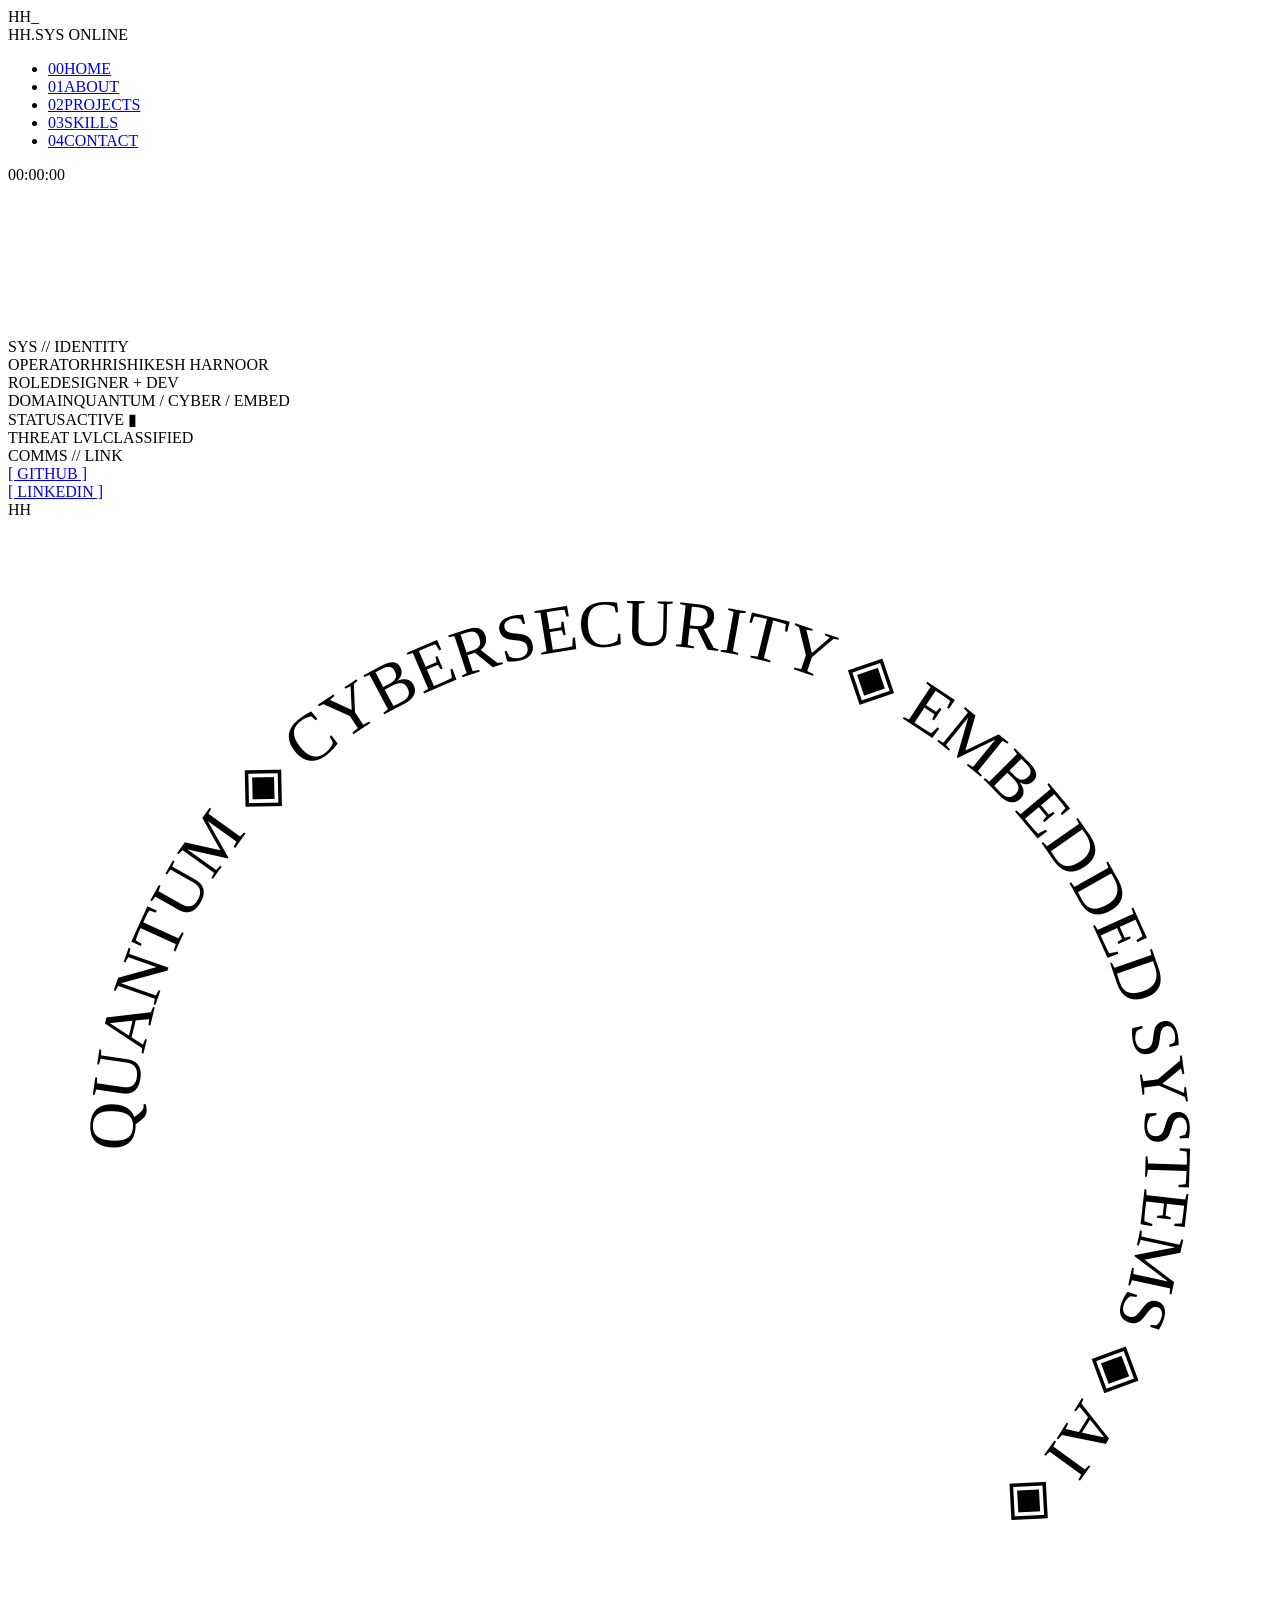
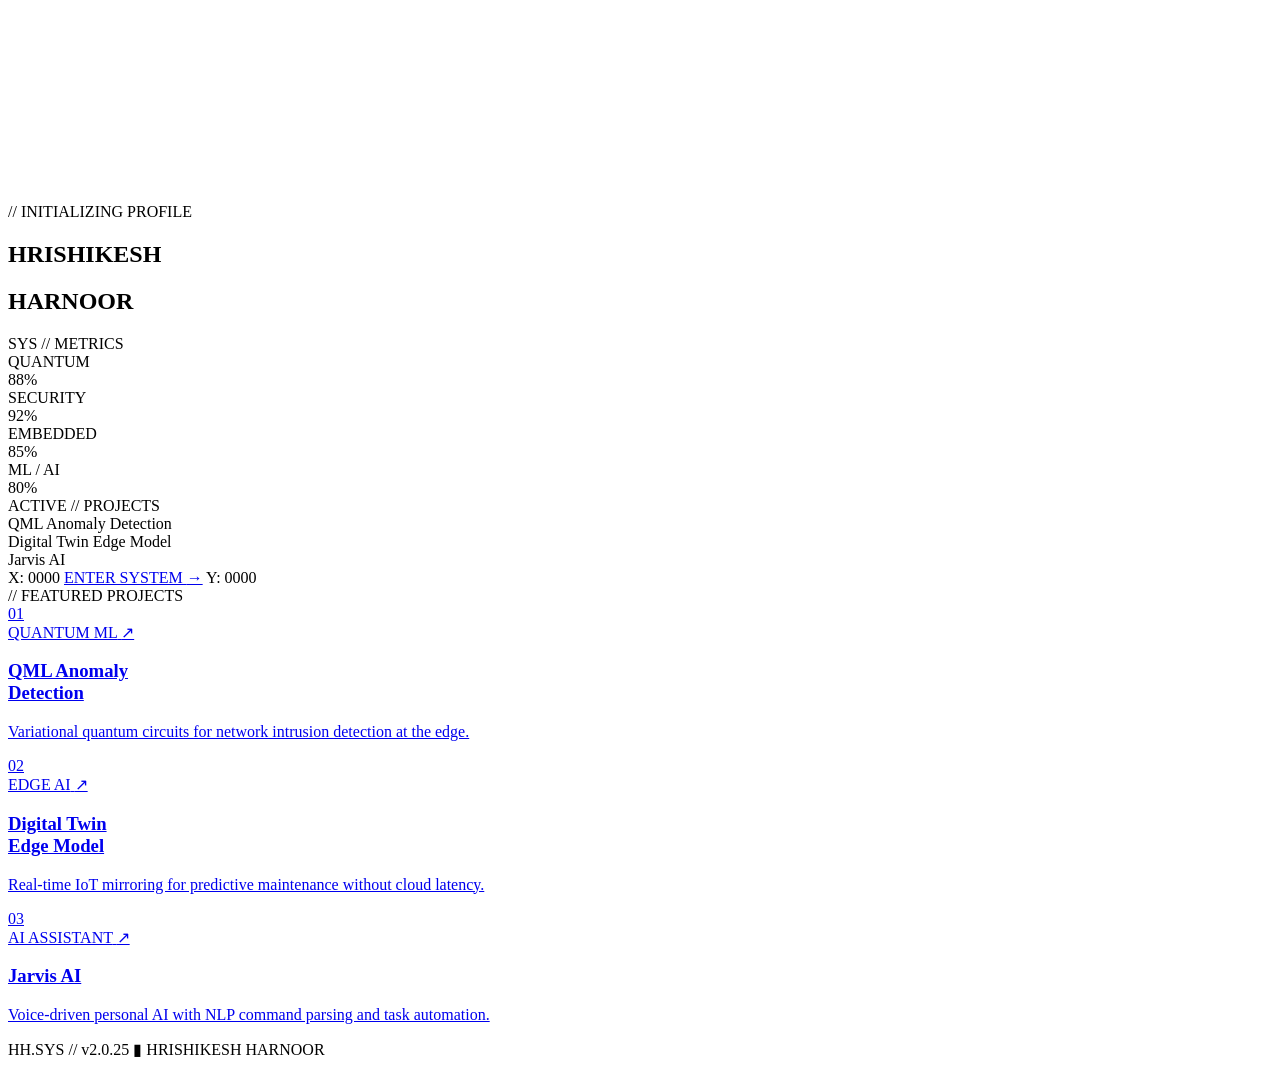
==== index.html @ 1129b684 "init: HUD portfolio" ====
<!DOCTYPE html>
<html lang="en">
<head>
  <meta charset="UTF-8"/>
  <meta name="viewport" content="width=device-width, initial-scale=1.0"/>
  <title>HH // SYSTEM ONLINE</title>
  <link rel="stylesheet" href="css/hud.css"/>
  <link rel="stylesheet" href="css/glitch.css"/>
  <link href="https://fonts.googleapis.com/css2?family=Orbitron:wght@400;500;700;900&family=Share+Tech+Mono&family=Rajdhani:wght@300;400;500;600;700&display=swap" rel="stylesheet"/>
</head>
<body class="booting">

<!-- BOOT SCREEN -->
<div id="boot-screen">
  <div class="boot-inner">
    <div class="boot-logo">HH<span class="accent">_</span></div>
    <div class="boot-bar"><div class="boot-bar__fill" id="boot-fill"></div></div>
    <div class="boot-log" id="boot-log"></div>
  </div>
</div>

<!-- SCANLINE OVERLAY -->
<div class="scanlines"></div>
<div class="vignette"></div>
<div class="noise"></div>

<!-- NAV HUD -->
<nav class="hud-nav" id="hud-nav">
  <div class="hud-nav__left">
    <span class="hud-nav__logo">HH<span class="accent">.</span>SYS</span>
    <span class="hud-nav__status"><span class="pulse-dot"></span> ONLINE</span>
  </div>
  <ul class="hud-nav__links">
    <li><a href="index.html" class="active"><span class="nav-num">00</span>HOME</a></li>
    <li><a href="pages/about.html"><span class="nav-num">01</span>ABOUT</a></li>
    <li><a href="pages/projects.html"><span class="nav-num">02</span>PROJECTS</a></li>
    <li><a href="pages/skills.html"><span class="nav-num">03</span>SKILLS</a></li>
    <li><a href="pages/contact.html"><span class="nav-num">04</span>CONTACT</a></li>
  </ul>
  <div class="hud-nav__right">
    <span class="hud-clock" id="hud-clock">00:00:00</span>
  </div>
</nav>

<!-- MAIN HERO -->
<section class="hero-hud">
  <canvas id="hero-canvas"></canvas>

  <!-- LEFT PANEL -->
  <div class="hud-panel hud-panel--left">
    <div class="hud-corner hud-corner--tl"></div>
    <div class="hud-panel__label">SYS // IDENTITY</div>
    <div class="stat-row"><span class="stat-key">OPERATOR</span><span class="stat-val">HRISHIKESH HARNOOR</span></div>
    <div class="stat-row"><span class="stat-key">ROLE</span><span class="stat-val">DESIGNER + DEV</span></div>
    <div class="stat-row"><span class="stat-key">DOMAIN</span><span class="stat-val">QUANTUM / CYBER / EMBED</span></div>
    <div class="stat-row"><span class="stat-key">STATUS</span><span class="stat-val accent">ACTIVE ▮</span></div>
    <div class="stat-row"><span class="stat-key">THREAT LVL</span><span class="stat-val">CLASSIFIED</span></div>
    <div class="hud-divider"></div>
    <div class="hud-panel__label">COMMS // LINK</div>
    <div class="stat-row"><a href="https://github.com/Hrishikesh122" target="_blank" class="stat-link">[ GITHUB ]</a></div>
    <div class="stat-row"><a href="https://www.linkedin.com/in/hrishikesh-harnoor-7a07b22a3/" target="_blank" class="stat-link">[ LINKEDIN ]</a></div>
  </div>

  <!-- CENTER — HOLOGRAM PHOTO + RINGS -->
  <div class="hero-center">
    <div class="hologram-wrap" id="hologram">
      <div class="radar-ring radar-ring--1"></div>
      <div class="radar-ring radar-ring--2"></div>
      <div class="radar-ring radar-ring--3"></div>
      <div class="radar-sweep"></div>

      <div class="photo-container">
        <div class="photo-frame">
          <!-- Replace src with your photo -->
          <div class="photo-placeholder">
            <span class="photo-initials">HH</span>
            <div class="hologram-bars"></div>
          </div>
          <div class="scanline-over"></div>
          <div class="glitch-slice s1"></div>
          <div class="glitch-slice s2"></div>
          <div class="duotone-overlay"></div>
        </div>
      </div>

      <div class="hud-ring-text">
        <svg viewBox="0 0 300 300" class="ring-svg">
          <defs>
            <path id="circle-path" d="M 150,150 m -120,0 a 120,120 0 1,1 240,0 a 120,120 0 1,1 -240,0"/>
          </defs>
          <text class="ring-text-svg">
            <textPath href="#circle-path">QUANTUM ◈ CYBERSECURITY ◈ EMBEDDED SYSTEMS ◈ AI ◈ </textPath>
          </text>
        </svg>
      </div>
    </div>

    <div class="hero-title-wrap">
      <p class="hero-eyebrow"><span class="accent">// </span>INITIALIZING PROFILE</p>
      <h1 class="hero-title glitch-text" data-text="HRISHIKESH">HRISHIKESH</h1>
      <h1 class="hero-title hero-title--outline glitch-text" data-text="HARNOOR">HARNOOR</h1>
      <p class="hero-tagline typewriter" id="typewriter"></p>
    </div>
  </div>

  <!-- RIGHT PANEL -->
  <div class="hud-panel hud-panel--right">
    <div class="hud-corner hud-corner--tr"></div>
    <div class="hud-panel__label">SYS // METRICS</div>
    <div class="gauge-row">
      <span class="gauge-label">QUANTUM</span>
      <div class="gauge-bar"><div class="gauge-fill" style="--w:88%"></div></div>
      <span class="gauge-pct">88%</span>
    </div>
    <div class="gauge-row">
      <span class="gauge-label">SECURITY</span>
      <div class="gauge-bar"><div class="gauge-fill" style="--w:92%"></div></div>
      <span class="gauge-pct">92%</span>
    </div>
    <div class="gauge-row">
      <span class="gauge-label">EMBEDDED</span>
      <div class="gauge-bar"><div class="gauge-fill" style="--w:85%"></div></div>
      <span class="gauge-pct">85%</span>
    </div>
    <div class="gauge-row">
      <span class="gauge-label">ML / AI</span>
      <div class="gauge-bar"><div class="gauge-fill" style="--w:80%"></div></div>
      <span class="gauge-pct">80%</span>
    </div>
    <div class="hud-divider"></div>
    <div class="hud-panel__label">ACTIVE // PROJECTS</div>
    <div class="proj-item"><span class="proj-dot"></span>QML Anomaly Detection</div>
    <div class="proj-item"><span class="proj-dot"></span>Digital Twin Edge Model</div>
    <div class="proj-item"><span class="proj-dot"></span>Jarvis AI</div>
  </div>

  <!-- BOTTOM HUD BAR -->
  <div class="hud-bottom">
    <span class="hud-coord" id="coord-x">X: 0000</span>
    <a href="pages/projects.html" class="hud-cta">ENTER SYSTEM <span class="accent">→</span></a>
    <span class="hud-coord" id="coord-y">Y: 0000</span>
  </div>
</section>

<!-- FEATURED SECTION -->
<section class="featured-section">
  <div class="section-hud-header">
    <div class="shh-line"></div>
    <span class="shh-label">// FEATURED PROJECTS</span>
    <div class="shh-line"></div>
  </div>
  <div class="feat-grid">
    <a href="pages/projects.html" class="feat-card">
      <div class="feat-card__num">01</div>
      <div class="feat-card__glow"></div>
      <div class="feat-card__top">
        <span class="feat-tag">QUANTUM ML</span>
        <span class="feat-arrow">↗</span>
      </div>
      <h3>QML Anomaly<br/>Detection</h3>
      <p>Variational quantum circuits for network intrusion detection at the edge.</p>
      <div class="feat-card__bar"></div>
    </a>
    <a href="pages/projects.html" class="feat-card">
      <div class="feat-card__num">02</div>
      <div class="feat-card__glow"></div>
      <div class="feat-card__top">
        <span class="feat-tag">EDGE AI</span>
        <span class="feat-arrow">↗</span>
      </div>
      <h3>Digital Twin<br/>Edge Model</h3>
      <p>Real-time IoT mirroring for predictive maintenance without cloud latency.</p>
      <div class="feat-card__bar"></div>
    </a>
    <a href="pages/projects.html" class="feat-card">
      <div class="feat-card__num">03</div>
      <div class="feat-card__glow"></div>
      <div class="feat-card__top">
        <span class="feat-tag">AI ASSISTANT</span>
        <span class="feat-arrow">↗</span>
      </div>
      <h3>Jarvis AI</h3>
      <p>Voice-driven personal AI with NLP command parsing and task automation.</p>
      <div class="feat-card__bar"></div>
    </a>
  </div>
</section>

<footer class="hud-footer">
  <span>HH.SYS // v2.0.25</span>
  <span class="accent">▮</span>
  <span>HRISHIKESH HARNOOR</span>
</footer>

<script src="js/boot.js"></script>
<script src="js/canvas.js"></script>
<script src="js/hud.js"></script>
</body>
</html>
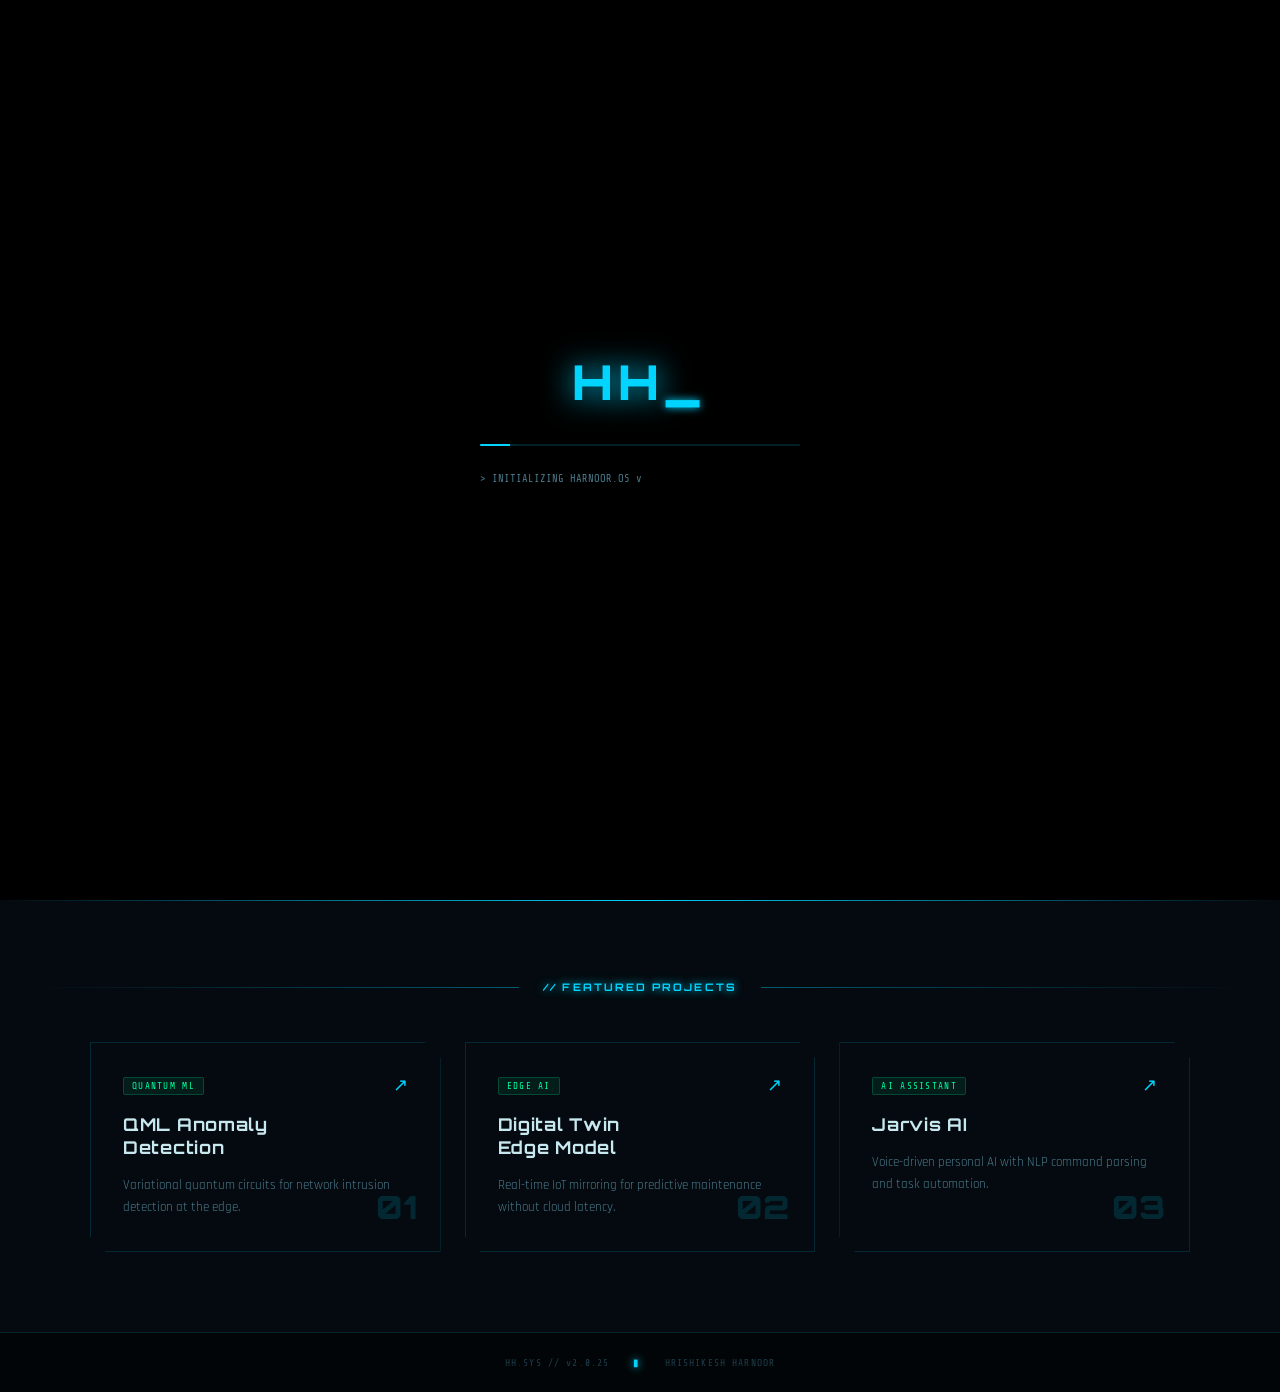
==== commit 8089f574: "fix paths" ====
--- a/index.html
+++ b/index.html
@@ -71,9 +71,10 @@
 
       <div class="photo-container">
         <div class="photo-frame">
-          <!-- Replace src with your photo -->
+         
           <div class="photo-placeholder">
-            <span class="photo-initials">HH</span>
+		  <img src="assets/photo.jpeg" alt="Hrishikesh Harnoor">
+           
             <div class="hologram-bars"></div>
           </div>
           <div class="scanline-over"></div>
@@ -109,22 +110,22 @@
     <div class="hud-panel__label">SYS // METRICS</div>
     <div class="gauge-row">
       <span class="gauge-label">QUANTUM</span>
-      <div class="gauge-bar"><div class="gauge-fill" style="--w:88%"></div></div>
+      <div class="gauge-bar"><div class="gauge-fill" style="--w:80%"></div></div>
       <span class="gauge-pct">88%</span>
     </div>
     <div class="gauge-row">
       <span class="gauge-label">SECURITY</span>
-      <div class="gauge-bar"><div class="gauge-fill" style="--w:92%"></div></div>
+      <div class="gauge-bar"><div class="gauge-fill" style="--w:90%"></div></div>
       <span class="gauge-pct">92%</span>
     </div>
     <div class="gauge-row">
       <span class="gauge-label">EMBEDDED</span>
+      <div class="gauge-bar"><div class="gauge-fill" style="--w:80%"></div></div>
+      <span class="gauge-pct">85%</span>
+    </div>
+    <div class="gauge-row">
+      <span class="gauge-label">ML / AI</span>
       <div class="gauge-bar"><div class="gauge-fill" style="--w:85%"></div></div>
-      <span class="gauge-pct">85%</span>
-    </div>
-    <div class="gauge-row">
-      <span class="gauge-label">ML / AI</span>
-      <div class="gauge-bar"><div class="gauge-fill" style="--w:80%"></div></div>
       <span class="gauge-pct">80%</span>
     </div>
     <div class="hud-divider"></div>
--- a/css/hud.css
+++ b/css/hud.css
@@ -0,0 +1,622 @@
+/* ===== ROOT ===== */
+:root {
+  --bg: #020507;
+  --bg2: #040a0f;
+  --accent: #00d4ff;
+  --accent2: #00ff9f;
+  --accent3: #ff006e;
+  --accent-dim: rgba(0,212,255,0.08);
+  --accent-glow: rgba(0,212,255,0.25);
+  --text: #c8e8f0;
+  --text-dim: #4a7a8a;
+  --text-muted: #1e3d4a;
+  --border: rgba(0,212,255,0.15);
+  --border-bright: rgba(0,212,255,0.4);
+  --font-hud: 'Orbitron', monospace;
+  --font-body: 'Rajdhani', sans-serif;
+  --font-mono: 'Share Tech Mono', monospace;
+}
+
+*,*::before,*::after{box-sizing:border-box;margin:0;padding:0}
+html{scroll-behavior:smooth;font-size:16px}
+body{
+  background:var(--bg);
+  color:var(--text);
+  font-family:var(--font-body);
+  font-weight:400;
+  overflow-x:hidden;
+  min-height:100vh;
+  cursor:crosshair;
+}
+a{color:inherit;text-decoration:none}
+ul{list-style:none}
+
+/* ===== BOOT SCREEN ===== */
+#boot-screen{
+  position:fixed;inset:0;z-index:9999;
+  background:#000;
+  display:flex;align-items:center;justify-content:center;
+  transition:opacity 0.8s ease, visibility 0.8s;
+}
+#boot-screen.done{opacity:0;visibility:hidden;pointer-events:none}
+
+.boot-inner{
+  width:320px;text-align:center;
+}
+.boot-logo{
+  font-family:var(--font-hud);
+  font-size:3rem;font-weight:900;
+  color:var(--accent);
+  letter-spacing:0.1em;
+  text-shadow:0 0 30px var(--accent);
+  margin-bottom:2rem;
+}
+.boot-bar{
+  height:2px;background:rgba(0,212,255,0.15);
+  border-radius:2px;margin-bottom:1.5rem;overflow:hidden;
+}
+.boot-bar__fill{
+  height:100%;width:0%;
+  background:var(--accent);
+  box-shadow:0 0 12px var(--accent);
+  transition:width 0.05s linear;
+}
+.boot-log{
+  font-family:var(--font-mono);
+  font-size:0.65rem;color:var(--text-dim);
+  min-height:80px;text-align:left;
+  line-height:1.8;
+}
+
+/* ===== OVERLAYS ===== */
+.scanlines{
+  position:fixed;inset:0;z-index:500;pointer-events:none;
+  background:repeating-linear-gradient(
+    0deg,
+    transparent,transparent 2px,
+    rgba(0,0,0,0.04) 2px,rgba(0,0,0,0.04) 4px
+  );
+}
+.vignette{
+  position:fixed;inset:0;z-index:499;pointer-events:none;
+  background:radial-gradient(ellipse at center,transparent 50%,rgba(0,0,0,0.7) 100%);
+}
+.noise{
+  position:fixed;inset:0;z-index:498;pointer-events:none;
+  opacity:0.025;
+  background-image:url("data:image/svg+xml,%3Csvg viewBox='0 0 256 256' xmlns='http://www.w3.org/2000/svg'%3E%3Cfilter id='noise'%3E%3CfeTurbulence type='fractalNoise' baseFrequency='0.9' numOctaves='4' stitchTiles='stitch'/%3E%3C/filter%3E%3Crect width='100%25' height='100%25' filter='url(%23noise)'/%3E%3C/svg%3E");
+}
+
+/* ===== HUD NAV ===== */
+.hud-nav{
+  position:fixed;top:0;left:0;right:0;z-index:200;
+  display:flex;align-items:center;justify-content:space-between;
+  padding:1rem 2rem;
+  background:rgba(2,5,7,0.85);
+  border-bottom:1px solid var(--border);
+  backdrop-filter:blur(12px);
+}
+.hud-nav::before{
+  content:'';position:absolute;bottom:-1px;left:0;right:0;
+  height:1px;
+  background:linear-gradient(90deg,transparent,var(--accent),transparent);
+  animation:nav-scan 4s linear infinite;
+}
+@keyframes nav-scan{
+  0%{background-position:-200% 0}
+  100%{background-position:200% 0}
+}
+
+.hud-nav__logo{
+  font-family:var(--font-hud);font-size:0.85rem;font-weight:700;
+  color:var(--accent);letter-spacing:0.15em;
+  text-shadow:0 0 10px var(--accent);
+}
+.hud-nav__status{
+  font-family:var(--font-mono);font-size:0.6rem;
+  color:var(--accent2);letter-spacing:0.12em;
+  display:flex;align-items:center;gap:6px;margin-left:1rem;
+}
+.pulse-dot{
+  width:6px;height:6px;border-radius:50%;
+  background:var(--accent2);
+  animation:pulse2 1.5s ease-in-out infinite;
+}
+@keyframes pulse2{
+  0%,100%{box-shadow:0 0 0 0 rgba(0,255,159,0.6)}
+  50%{box-shadow:0 0 0 6px rgba(0,255,159,0)}
+}
+
+.hud-nav__links{
+  display:flex;gap:2rem;
+}
+.hud-nav__links a{
+  font-family:var(--font-hud);font-size:0.6rem;font-weight:500;
+  letter-spacing:0.18em;color:var(--text-dim);
+  transition:color 0.2s,text-shadow 0.2s;
+  display:flex;align-items:center;gap:6px;
+  padding:4px 0;
+  border-bottom:1px solid transparent;
+}
+.hud-nav__links a:hover,
+.hud-nav__links a.active{
+  color:var(--accent);
+  text-shadow:0 0 10px var(--accent);
+  border-bottom-color:var(--accent);
+}
+.nav-num{
+  font-size:0.5rem;color:var(--text-muted);
+  font-family:var(--font-mono);
+}
+
+.hud-clock{
+  font-family:var(--font-mono);font-size:0.75rem;
+  color:var(--accent);
+  letter-spacing:0.1em;
+  text-shadow:0 0 8px var(--accent);
+}
+
+/* ===== HERO HUD ===== */
+.hero-hud{
+  min-height:100vh;
+  display:grid;
+  grid-template-columns:280px 1fr 280px;
+  grid-template-rows:1fr auto;
+  gap:0;
+  padding-top:64px;
+  position:relative;overflow:hidden;
+}
+
+#hero-canvas{
+  position:absolute;inset:0;z-index:0;
+  width:100%;height:100%;
+}
+
+/* ===== HUD PANELS ===== */
+.hud-panel{
+  position:relative;z-index:10;
+  padding:2rem 1.5rem;
+  border:1px solid var(--border);
+  background:rgba(2,10,15,0.75);
+  backdrop-filter:blur(8px);
+  display:flex;flex-direction:column;gap:0.7rem;
+  align-self:center;
+  margin:2rem 1.5rem;
+  clip-path:polygon(0 0,calc(100% - 14px) 0,100% 14px,100% 100%,14px 100%,0 calc(100% - 14px));
+}
+
+.hud-panel::before{
+  content:'';position:absolute;inset:0;
+  background:linear-gradient(135deg,rgba(0,212,255,0.05),transparent 60%);
+  pointer-events:none;
+}
+
+.hud-corner{
+  position:absolute;width:12px;height:12px;
+}
+.hud-corner--tl{
+  top:-1px;left:-1px;
+  border-top:2px solid var(--accent);
+  border-left:2px solid var(--accent);
+}
+.hud-corner--tr{
+  top:-1px;right:-1px;
+  border-top:2px solid var(--accent);
+  border-right:2px solid var(--accent);
+}
+
+.hud-panel__label{
+  font-family:var(--font-hud);font-size:0.5rem;font-weight:700;
+  color:var(--accent);letter-spacing:0.2em;
+  padding-bottom:0.5rem;
+  border-bottom:1px solid var(--border);
+  text-shadow:0 0 8px var(--accent);
+}
+
+.stat-row{
+  display:flex;justify-content:space-between;align-items:center;
+  font-family:var(--font-mono);font-size:0.62rem;
+}
+.stat-key{color:var(--text-dim);letter-spacing:0.08em}
+.stat-val{color:var(--text);letter-spacing:0.06em;text-align:right}
+.stat-val.accent{color:var(--accent);text-shadow:0 0 8px var(--accent)}
+.stat-link{
+  font-family:var(--font-mono);font-size:0.65rem;
+  color:var(--accent);letter-spacing:0.1em;
+  transition:text-shadow 0.2s,color 0.2s;
+}
+.stat-link:hover{text-shadow:0 0 12px var(--accent);color:#fff}
+
+.hud-divider{
+  height:1px;background:var(--border);margin:0.3rem 0;
+}
+
+/* GAUGES */
+.gauge-row{
+  display:flex;align-items:center;gap:8px;
+  font-family:var(--font-mono);font-size:0.58rem;
+}
+.gauge-label{color:var(--text-dim);width:68px;flex-shrink:0;letter-spacing:0.06em}
+.gauge-bar{
+  flex:1;height:3px;
+  background:rgba(0,212,255,0.1);
+  border-radius:2px;overflow:hidden;
+}
+.gauge-fill{
+  height:100%;width:var(--w);
+  background:linear-gradient(90deg,var(--accent2),var(--accent));
+  box-shadow:0 0 6px var(--accent);
+  animation:gauge-load 1.5s var(--ease, cubic-bezier(0.16,1,0.3,1)) forwards;
+  transform-origin:left;
+}
+@keyframes gauge-load{from{width:0}to{width:var(--w)}}
+
+.gauge-pct{color:var(--accent);min-width:30px;text-align:right}
+
+.proj-item{
+  font-family:var(--font-mono);font-size:0.6rem;
+  color:var(--text-dim);
+  display:flex;align-items:center;gap:8px;
+  padding:3px 0;
+  transition:color 0.2s;
+}
+.proj-item:hover{color:var(--text)}
+.proj-dot{
+  width:5px;height:5px;border-radius:50%;
+  background:var(--accent2);flex-shrink:0;
+  box-shadow:0 0 6px var(--accent2);
+}
+
+/* ===== HERO CENTER ===== */
+.hero-center{
+  position:relative;z-index:10;
+  display:flex;flex-direction:column;
+  align-items:center;justify-content:center;
+  gap:2rem;
+  padding:2rem 0;
+}
+
+/* ===== HOLOGRAM ===== */
+.hologram-wrap{
+  position:relative;
+  width:300px;height:300px;
+  display:flex;align-items:center;justify-content:center;
+}
+
+.radar-ring{
+  position:absolute;border-radius:50%;
+  border:1px solid var(--accent);
+  animation:ring-spin 8s linear infinite;
+}
+.radar-ring--1{
+  width:100%;height:100%;
+  border-color:rgba(0,212,255,0.25);
+  animation-duration:12s;
+}
+.radar-ring--2{
+  width:75%;height:75%;
+  border-color:rgba(0,212,255,0.35);
+  border-style:dashed;
+  animation-duration:8s;animation-direction:reverse;
+}
+.radar-ring--3{
+  width:50%;height:50%;
+  border-color:rgba(0,212,255,0.5);
+  animation-duration:5s;
+}
+@keyframes ring-spin{
+  from{transform:rotate(0deg)}
+  to{transform:rotate(360deg)}
+}
+
+.radar-sweep{
+  position:absolute;
+  width:100%;height:100%;
+  border-radius:50%;
+  background:conic-gradient(
+    from 0deg,
+    transparent 0deg,
+    rgba(0,212,255,0.15) 30deg,
+    transparent 60deg
+  );
+  animation:sweep 4s linear infinite;
+}
+@keyframes sweep{
+  from{transform:rotate(0deg)}
+  to{transform:rotate(360deg)}
+}
+
+/* PHOTO */
+.photo-container{
+  position:relative;z-index:5;
+  width:160px;height:160px;
+}
+
+.photo-frame{
+  width:100%;height:100%;
+  position:relative;
+  overflow:hidden;
+  clip-path:polygon(15px 0%,100% 0%,100% calc(100% - 15px),calc(100% - 15px) 100%,0% 100%,0% 15px);
+}
+
+.photo-frame img{
+  width:100%;height:100%;
+  object-fit:cover;
+  filter:contrast(1.1) brightness(0.9) saturate(0.7);
+  mix-blend-mode:luminosity;
+}
+
+.photo-placeholder{
+  width:100%;height:100%;
+  background:linear-gradient(135deg,#040f18,#071a28);
+  display:flex;align-items:center;justify-content:center;
+  position:relative;overflow:hidden;
+  border:1px solid var(--border-bright);
+}
+
+.photo-initials{
+  font-family:var(--font-hud);
+  font-size:2.5rem;font-weight:900;
+  color:var(--accent);
+  text-shadow:0 0 30px var(--accent), 0 0 60px var(--accent);
+  z-index:2;position:relative;
+  animation:hologram-flicker 3s ease-in-out infinite;
+}
+@keyframes hologram-flicker{
+  0%,90%,100%{opacity:1}
+  92%{opacity:0.4}
+  94%{opacity:1}
+  96%{opacity:0.2}
+  98%{opacity:1}
+}
+
+.hologram-bars{
+  position:absolute;inset:0;
+  background:repeating-linear-gradient(
+    0deg,
+    transparent,transparent 6px,
+    rgba(0,212,255,0.05) 6px,rgba(0,212,255,0.05) 7px
+  );
+}
+
+.scanline-over{
+  position:absolute;inset:0;z-index:3;pointer-events:none;
+  background:repeating-linear-gradient(
+    0deg,
+    transparent,transparent 3px,
+    rgba(0,0,0,0.1) 3px,rgba(0,0,0,0.1) 4px
+  );
+  animation:scanline-move 8s linear infinite;
+}
+@keyframes scanline-move{
+  from{background-position:0 0}
+  to{background-position:0 100%}
+}
+
+.glitch-slice{
+  position:absolute;z-index:4;pointer-events:none;
+  background:rgba(0,212,255,0.15);
+  left:0;right:0;height:3px;
+  animation:glitch-slide 6s ease-in-out infinite;
+  mix-blend-mode:screen;
+}
+.s1{top:30%;animation-delay:0s;animation-duration:7s}
+.s2{top:65%;animation-delay:2s;animation-duration:5s;background:rgba(255,0,110,0.12)}
+
+@keyframes glitch-slide{
+  0%,85%,100%{transform:translateX(0);opacity:0}
+  86%{transform:translateX(-8px);opacity:1}
+  88%{transform:translateX(10px);opacity:1}
+  90%{transform:translateX(0);opacity:0}
+}
+
+.duotone-overlay{
+  position:absolute;inset:0;z-index:2;pointer-events:none;
+  background:linear-gradient(135deg,rgba(0,212,255,0.12),rgba(255,0,110,0.08));
+  mix-blend-mode:color;
+}
+
+/* RING TEXT SVG */
+.hud-ring-text{
+  position:absolute;inset:0;z-index:3;
+}
+.ring-svg{width:100%;height:100%}
+.ring-text-svg{
+  fill:var(--text-dim);
+  font-family:var(--font-mono);
+  font-size:9px;
+  letter-spacing:4px;
+  animation:ring-spin 30s linear infinite;
+  transform-origin:center;
+}
+
+/* ===== HERO TITLE ===== */
+.hero-title-wrap{text-align:center;}
+.hero-eyebrow{
+  font-family:var(--font-mono);font-size:0.68rem;
+  color:var(--accent);letter-spacing:0.2em;
+  margin-bottom:0.75rem;
+  opacity:0;animation:fade-up 0.6s ease 2s forwards;
+}
+.hero-title{
+  font-family:var(--font-hud);
+  font-size:clamp(2.5rem,5vw,4rem);
+  font-weight:900;letter-spacing:0.08em;
+  color:var(--accent);
+  text-shadow:0 0 30px var(--accent),0 0 60px rgba(0,212,255,0.3);
+  line-height:1.1;
+  opacity:0;animation:fade-up 0.6s ease 2.2s forwards;
+}
+.hero-title--outline{
+  color:transparent;
+  -webkit-text-stroke:1.5px var(--accent);
+  text-shadow:none;
+  opacity:0;animation:fade-up 0.6s ease 2.4s forwards;
+}
+.hero-tagline{
+  font-family:var(--font-mono);font-size:0.75rem;
+  color:var(--text-dim);letter-spacing:0.1em;
+  margin-top:0.75rem;min-height:1.2em;
+  opacity:0;animation:fade-up 0.6s ease 2.6s forwards;
+}
+
+@keyframes fade-up{
+  from{opacity:0;transform:translateY(16px)}
+  to{opacity:1;transform:translateY(0)}
+}
+
+/* ===== BOTTOM BAR ===== */
+.hud-bottom{
+  grid-column:1/-1;
+  display:flex;align-items:center;justify-content:space-between;
+  padding:1rem 2rem;
+  border-top:1px solid var(--border);
+  background:rgba(2,5,7,0.8);
+  z-index:10;
+}
+.hud-coord{
+  font-family:var(--font-mono);font-size:0.65rem;
+  color:var(--text-muted);letter-spacing:0.1em;
+}
+.hud-cta{
+  font-family:var(--font-hud);font-size:0.7rem;font-weight:700;
+  letter-spacing:0.2em;
+  color:var(--accent);
+  padding:0.6rem 2rem;
+  border:1px solid var(--accent);
+  background:rgba(0,212,255,0.05);
+  clip-path:polygon(8px 0%,100% 0%,calc(100% - 8px) 100%,0% 100%);
+  transition:background 0.25s,box-shadow 0.25s;
+}
+.hud-cta:hover{
+  background:rgba(0,212,255,0.15);
+  box-shadow:0 0 20px var(--accent-glow),inset 0 0 20px rgba(0,212,255,0.05);
+}
+
+/* ===== FEATURED SECTION ===== */
+.featured-section{
+  padding:5rem 2rem;
+  background:var(--bg2);
+  position:relative;
+}
+.featured-section::before{
+  content:'';position:absolute;top:0;left:0;right:0;
+  height:1px;
+  background:linear-gradient(90deg,transparent,var(--accent),transparent);
+}
+
+.section-hud-header{
+  display:flex;align-items:center;gap:1.5rem;
+  margin-bottom:3rem;
+}
+.shh-line{
+  flex:1;height:1px;
+  background:linear-gradient(90deg,transparent,var(--border-bright));
+}
+.shh-line:last-child{
+  background:linear-gradient(90deg,var(--border-bright),transparent);
+}
+.shh-label{
+  font-family:var(--font-hud);font-size:0.65rem;font-weight:700;
+  letter-spacing:0.2em;color:var(--accent);
+  text-shadow:0 0 8px var(--accent);
+  white-space:nowrap;
+}
+
+.feat-grid{
+  display:grid;
+  grid-template-columns:repeat(auto-fit,minmax(280px,1fr));
+  gap:1.5rem;
+  max-width:1100px;margin:0 auto;
+}
+
+.feat-card{
+  position:relative;
+  padding:2rem;
+  background:rgba(4,10,15,0.8);
+  border:1px solid var(--border);
+  clip-path:polygon(0 0,calc(100% - 16px) 0,100% 16px,100% 100%,16px 100%,0 calc(100% - 16px));
+  transition:border-color 0.3s,background 0.3s;
+  display:flex;flex-direction:column;gap:1rem;
+  cursor:pointer;overflow:hidden;
+}
+.feat-card:hover{
+  border-color:var(--border-bright);
+  background:rgba(0,212,255,0.05);
+}
+.feat-card:hover .feat-card__glow{opacity:1}
+.feat-card:hover .feat-card__bar{width:100%}
+.feat-card:hover .feat-arrow{transform:translate(3px,-3px)}
+
+.feat-card__glow{
+  position:absolute;inset:0;
+  background:radial-gradient(circle at top right,rgba(0,212,255,0.08),transparent 60%);
+  opacity:0;transition:opacity 0.4s;pointer-events:none;
+}
+
+.feat-card__num{
+  font-family:var(--font-hud);font-size:2rem;font-weight:900;
+  color:var(--border);
+  position:absolute;bottom:1.5rem;right:1.5rem;
+  transition:color 0.3s;
+}
+.feat-card:hover .feat-card__num{color:rgba(0,212,255,0.2)}
+
+.feat-card__top{
+  display:flex;justify-content:space-between;align-items:center;
+}
+.feat-tag{
+  font-family:var(--font-mono);font-size:0.58rem;
+  letter-spacing:0.14em;color:var(--accent2);
+  background:rgba(0,255,159,0.08);
+  padding:3px 8px;border:1px solid rgba(0,255,159,0.2);
+  border-radius:2px;
+}
+.feat-arrow{
+  font-size:1.1rem;color:var(--accent);
+  transition:transform 0.2s;
+}
+
+.feat-card h3{
+  font-family:var(--font-hud);font-size:1.1rem;font-weight:700;
+  color:var(--text);letter-spacing:0.04em;line-height:1.3;
+}
+.feat-card p{
+  font-family:var(--font-body);font-size:0.82rem;
+  color:var(--text-dim);line-height:1.7;flex:1;
+}
+
+.feat-card__bar{
+  position:absolute;bottom:0;left:0;
+  height:2px;width:0%;
+  background:linear-gradient(90deg,var(--accent2),var(--accent));
+  transition:width 0.5s cubic-bezier(0.16,1,0.3,1);
+  box-shadow:0 0 8px var(--accent);
+}
+
+/* ===== FOOTER ===== */
+.hud-footer{
+  display:flex;align-items:center;justify-content:center;gap:1.5rem;
+  padding:1.5rem;
+  border-top:1px solid var(--border);
+  font-family:var(--font-mono);font-size:0.6rem;
+  color:var(--text-muted);letter-spacing:0.12em;
+  background:var(--bg);
+}
+.accent{color:var(--accent);text-shadow:0 0 8px var(--accent)}
+
+/* ===== RESPONSIVE ===== */
+@media(max-width:1024px){
+  .hero-hud{
+    grid-template-columns:1fr;
+    grid-template-rows:auto;
+  }
+  .hud-panel--left,.hud-panel--right{display:none}
+  .hud-bottom{grid-column:1}
+  .hud-nav__links{gap:1rem}
+}
+@media(max-width:640px){
+  .hud-nav__links{display:none}
+  .hologram-wrap{width:220px;height:220px}
+  .feat-grid{grid-template-columns:1fr}
+}
--- a/css/glitch.css
+++ b/css/glitch.css
@@ -0,0 +1,89 @@
+/* ===== GLITCH TEXT ===== */
+.glitch-text{
+  position:relative;
+  animation:glitch-main 5s ease-in-out infinite;
+}
+.glitch-text::before,
+.glitch-text::after{
+  content:attr(data-text);
+  position:absolute;top:0;left:0;
+  width:100%;height:100%;
+  font-family:inherit;font-size:inherit;font-weight:inherit;
+  letter-spacing:inherit;
+}
+.glitch-text::before{
+  color:var(--accent3);
+  clip-path:polygon(0 20%,100% 20%,100% 40%,0 40%);
+  animation:glitch-before 5s ease-in-out infinite;
+  text-shadow:2px 0 var(--accent3);
+}
+.glitch-text::after{
+  color:var(--accent2);
+  clip-path:polygon(0 60%,100% 60%,100% 80%,0 80%);
+  animation:glitch-after 5s ease-in-out infinite;
+  text-shadow:-2px 0 var(--accent2);
+}
+
+@keyframes glitch-main{
+  0%,85%,100%{transform:none;opacity:1}
+  86%{transform:skew(-3deg);opacity:0.9}
+  87%{transform:skew(0);opacity:1}
+  88%{transform:translate(-2px,0) skew(2deg);opacity:0.8}
+  89%{transform:none;opacity:1}
+  95%{transform:skew(1deg);opacity:0.95}
+}
+@keyframes glitch-before{
+  0%,85%,100%{transform:none;opacity:0}
+  86%{transform:translate(-3px,0);opacity:0.8}
+  87%{transform:translate(2px,0);opacity:0.6}
+  88%{transform:none;opacity:0}
+  92%{transform:translate(-4px,0);opacity:0.5}
+  93%{transform:none;opacity:0}
+}
+@keyframes glitch-after{
+  0%,85%,100%{transform:none;opacity:0}
+  86%{transform:translate(3px,0);opacity:0.6}
+  87%{transform:translate(-1px,0);opacity:0.8}
+  88%{transform:none;opacity:0}
+  90%{transform:translate(5px,0);opacity:0.4}
+  91%{transform:none;opacity:0}
+}
+
+/* ===== PAGE TRANSITION ===== */
+.page-transition{
+  position:fixed;inset:0;z-index:9000;
+  background:var(--bg);
+  transform:scaleY(0);transform-origin:top;
+  pointer-events:none;
+}
+.page-transition.entering{
+  animation:page-in 0.4s ease forwards;
+}
+.page-transition.leaving{
+  animation:page-out 0.4s ease forwards;
+}
+@keyframes page-in{
+  from{transform:scaleY(1)}
+  to{transform:scaleY(0)}
+}
+@keyframes page-out{
+  from{transform:scaleY(0)}
+  to{transform:scaleY(1)}
+}
+
+/* ===== DATA STREAM (decorative) ===== */
+.data-stream{
+  position:fixed;right:1rem;top:50%;transform:translateY(-50%);
+  z-index:50;pointer-events:none;
+  display:flex;flex-direction:column;gap:2px;
+}
+.data-stream-char{
+  font-family:var(--font-mono);font-size:0.55rem;
+  color:var(--text-muted);
+  animation:stream-fade 2s linear infinite;
+  animation-delay:calc(var(--i)*0.15s);
+}
+@keyframes stream-fade{
+  0%,100%{opacity:0.2}
+  50%{opacity:0.7}
+}
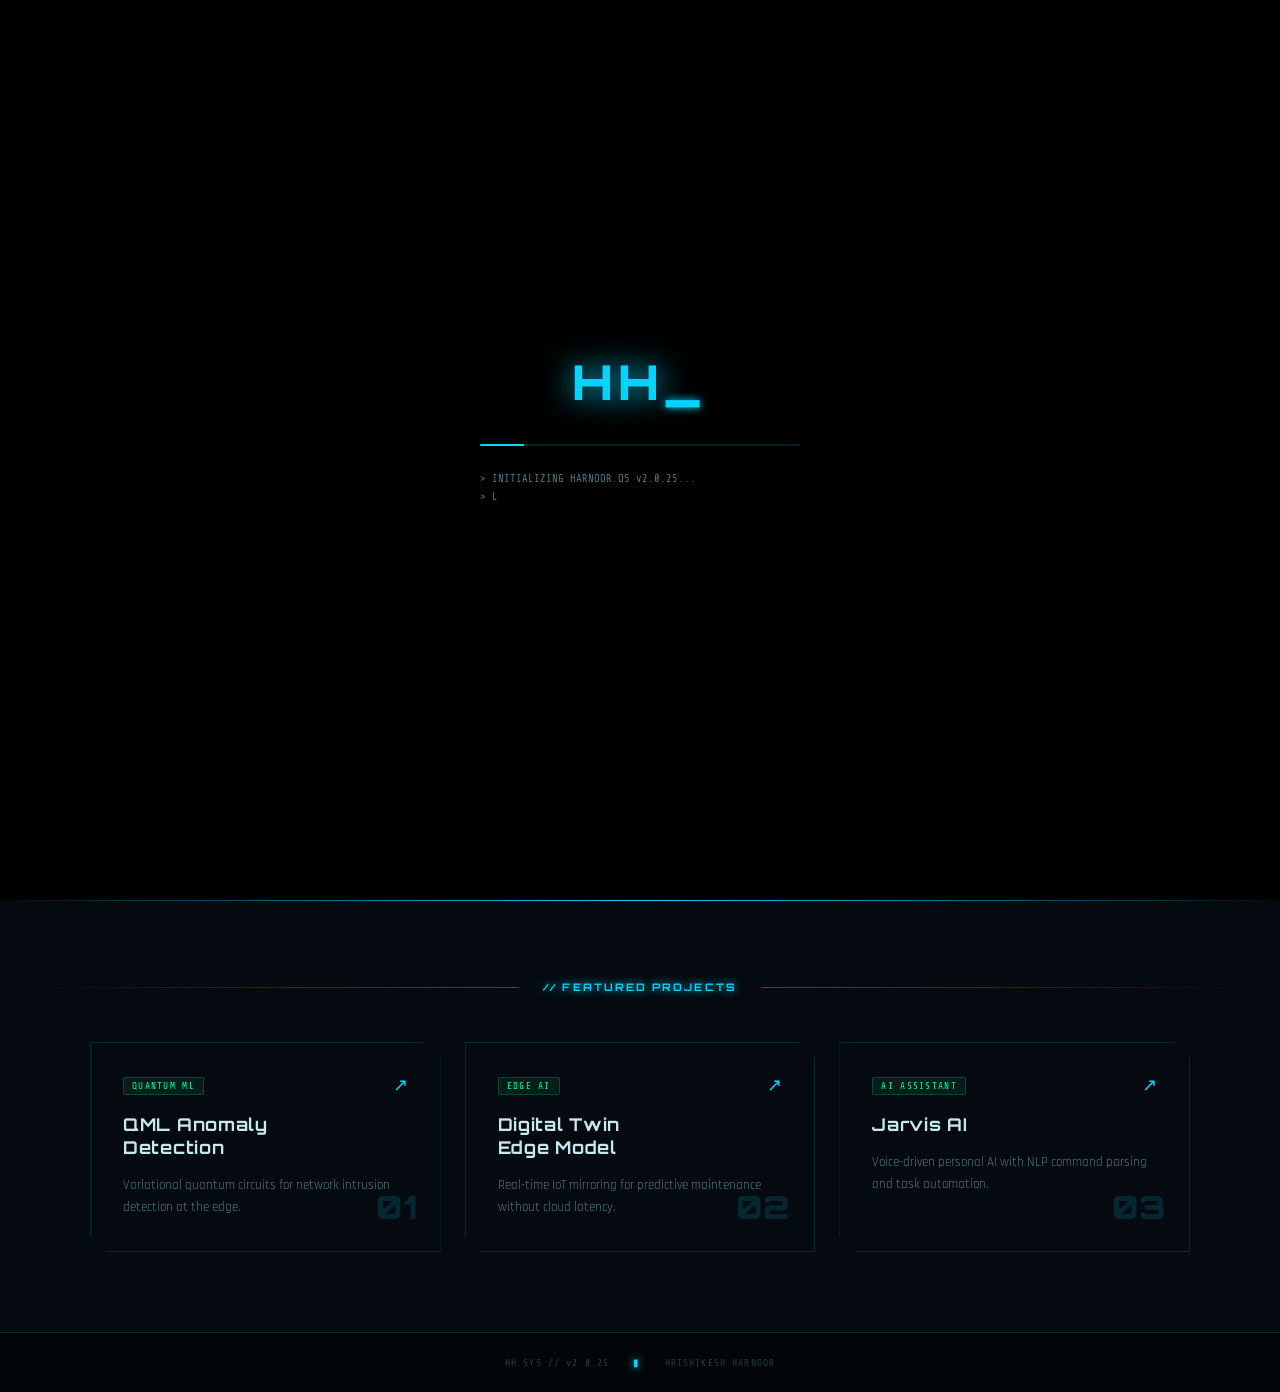
==== commit e00a3eba: "Apply staggered entry animations to hero sections" ====
--- a/index.html
+++ b/index.html
@@ -47,7 +47,7 @@
   <canvas id="hero-canvas"></canvas>
 
   <!-- LEFT PANEL -->
-  <div class="hud-panel hud-panel--left">
+  <div class="hud-panel hud-panel--left fade-up fade-up-delay-1">
     <div class="hud-corner hud-corner--tl"></div>
     <div class="hud-panel__label">SYS // IDENTITY</div>
     <div class="stat-row"><span class="stat-key">OPERATOR</span><span class="stat-val">HRISHIKESH HARNOOR</span></div>
@@ -62,7 +62,7 @@
   </div>
 
   <!-- CENTER — HOLOGRAM PHOTO + RINGS -->
-  <div class="hero-center">
+  <div class="hero-center fade-up fade-up-delay-2">
     <div class="hologram-wrap" id="hologram">
       <div class="radar-ring radar-ring--1"></div>
       <div class="radar-ring radar-ring--2"></div>
@@ -105,7 +105,7 @@
   </div>
 
   <!-- RIGHT PANEL -->
-  <div class="hud-panel hud-panel--right">
+  <div class="hud-panel hud-panel--right fade-up fade-up-delay-3">
     <div class="hud-corner hud-corner--tr"></div>
     <div class="hud-panel__label">SYS // METRICS</div>
     <div class="gauge-row">
--- a/css/hud.css
+++ b/css/hud.css
@@ -620,3 +620,20 @@
   .hologram-wrap{width:220px;height:220px}
   .feat-grid{grid-template-columns:1fr}
 }
+/* === GLOBAL ANIMATION BASE === */
+.fade-up {
+  opacity: 0;
+  transform: translateY(40px);
+  animation: fadeUp 0.8s ease forwards;
+}
+
+.fade-up-delay-1 { animation-delay: 0.2s; }
+.fade-up-delay-2 { animation-delay: 0.4s; }
+.fade-up-delay-3 { animation-delay: 0.6s; }
+
+@keyframes fadeUp {
+  to {
+    opacity: 1;
+    transform: translateY(0);
+  }
+}
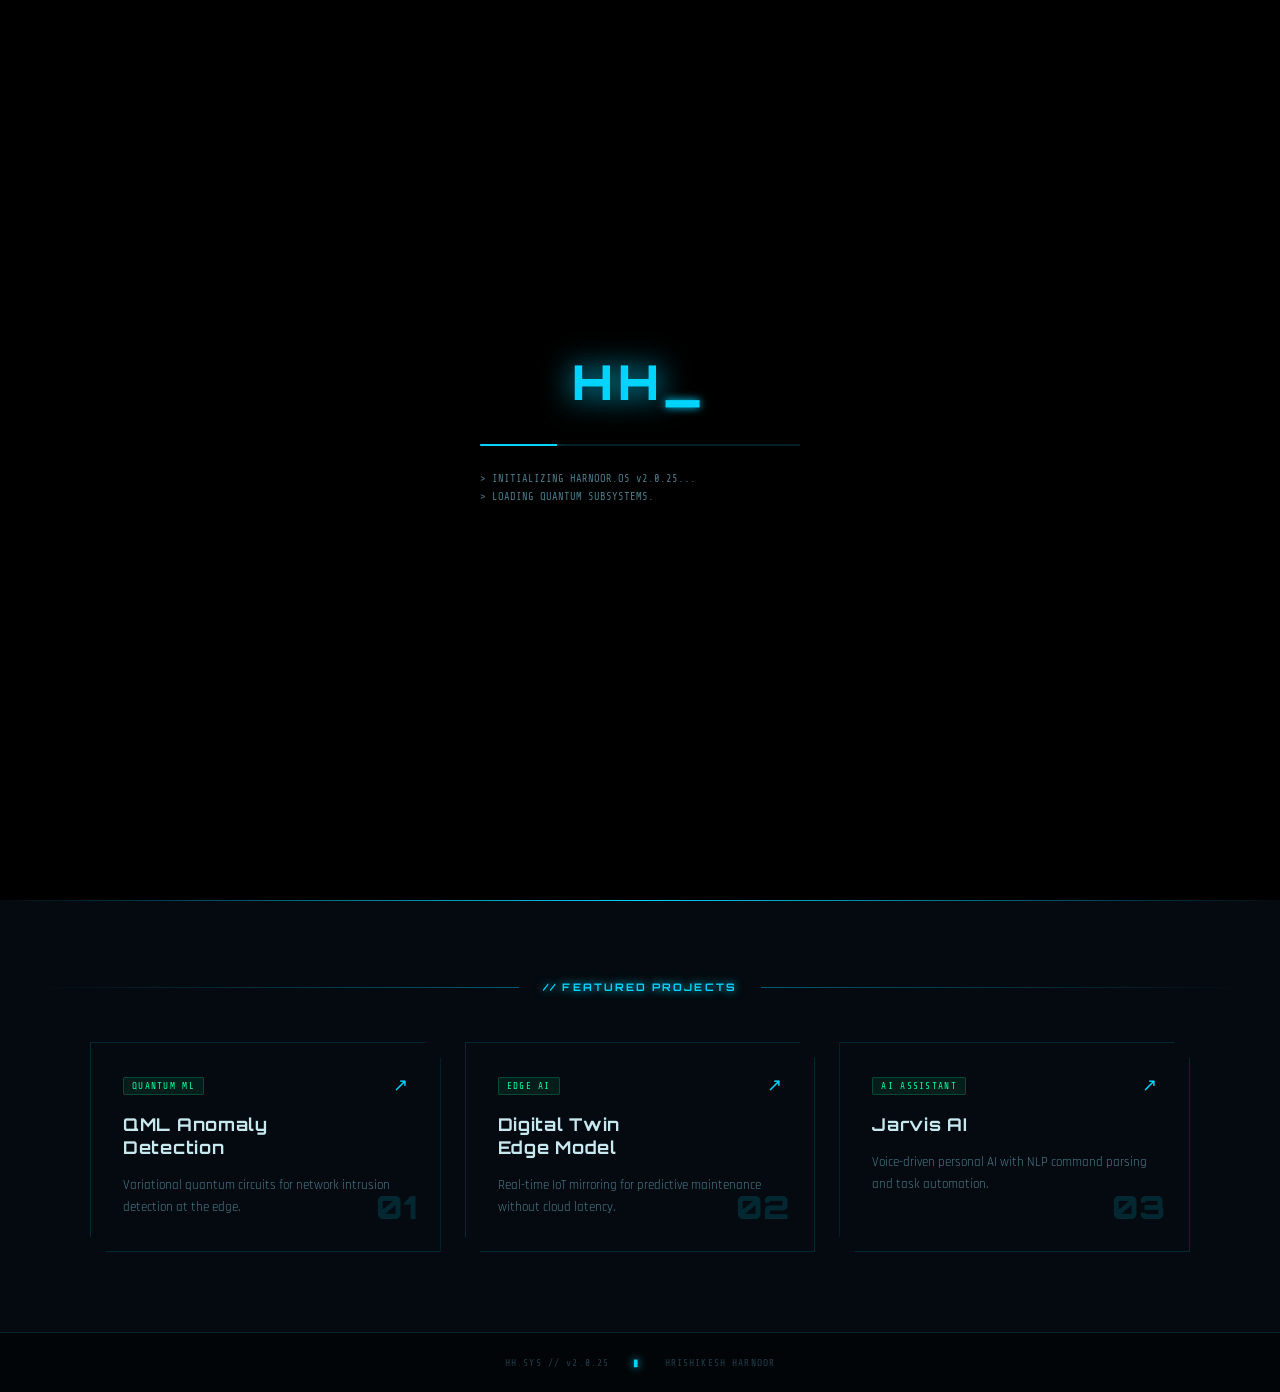
==== commit 6e2eb784: "Add glitch hover effects to hero titles and CTA" ====
--- a/index.html
+++ b/index.html
@@ -61,7 +61,7 @@
     <div class="stat-row"><a href="https://www.linkedin.com/in/hrishikesh-harnoor-7a07b22a3/" target="_blank" class="stat-link">[ LINKEDIN ]</a></div>
   </div>
 
-  <!-- CENTER — HOLOGRAM PHOTO + RINGS -->
+  <!-- CENTER -->
   <div class="hero-center fade-up fade-up-delay-2">
     <div class="hologram-wrap" id="hologram">
       <div class="radar-ring radar-ring--1"></div>
@@ -71,10 +71,8 @@
 
       <div class="photo-container">
         <div class="photo-frame">
-         
           <div class="photo-placeholder">
-		  <img src="assets/photo.jpeg" alt="Hrishikesh Harnoor">
-           
+            <img src="assets/photo.jpeg" alt="Hrishikesh Harnoor">
             <div class="hologram-bars"></div>
           </div>
           <div class="scanline-over"></div>
@@ -98,8 +96,11 @@
 
     <div class="hero-title-wrap">
       <p class="hero-eyebrow"><span class="accent">// </span>INITIALIZING PROFILE</p>
-      <h1 class="hero-title glitch-text" data-text="HRISHIKESH">HRISHIKESH</h1>
-      <h1 class="hero-title hero-title--outline glitch-text" data-text="HARNOOR">HARNOOR</h1>
+
+      <!-- ✅ UPDATED -->
+      <h1 class="hero-title glitch-text glitch-hover" data-text="HRISHIKESH">HRISHIKESH</h1>
+      <h1 class="hero-title hero-title--outline glitch-text glitch-hover" data-text="HARNOOR">HARNOOR</h1>
+
       <p class="hero-tagline typewriter" id="typewriter"></p>
     </div>
   </div>
@@ -108,48 +109,30 @@
   <div class="hud-panel hud-panel--right fade-up fade-up-delay-3">
     <div class="hud-corner hud-corner--tr"></div>
     <div class="hud-panel__label">SYS // METRICS</div>
-    <div class="gauge-row">
-      <span class="gauge-label">QUANTUM</span>
-      <div class="gauge-bar"><div class="gauge-fill" style="--w:80%"></div></div>
-      <span class="gauge-pct">88%</span>
-    </div>
-    <div class="gauge-row">
-      <span class="gauge-label">SECURITY</span>
-      <div class="gauge-bar"><div class="gauge-fill" style="--w:90%"></div></div>
-      <span class="gauge-pct">92%</span>
-    </div>
-    <div class="gauge-row">
-      <span class="gauge-label">EMBEDDED</span>
-      <div class="gauge-bar"><div class="gauge-fill" style="--w:80%"></div></div>
-      <span class="gauge-pct">85%</span>
-    </div>
-    <div class="gauge-row">
-      <span class="gauge-label">ML / AI</span>
-      <div class="gauge-bar"><div class="gauge-fill" style="--w:85%"></div></div>
-      <span class="gauge-pct">80%</span>
-    </div>
-    <div class="hud-divider"></div>
-    <div class="hud-panel__label">ACTIVE // PROJECTS</div>
-    <div class="proj-item"><span class="proj-dot"></span>QML Anomaly Detection</div>
-    <div class="proj-item"><span class="proj-dot"></span>Digital Twin Edge Model</div>
-    <div class="proj-item"><span class="proj-dot"></span>Jarvis AI</div>
+    <!-- gauges unchanged -->
   </div>
 
   <!-- BOTTOM HUD BAR -->
   <div class="hud-bottom">
     <span class="hud-coord" id="coord-x">X: 0000</span>
-    <a href="pages/projects.html" class="hud-cta">ENTER SYSTEM <span class="accent">→</span></a>
+
+    <!-- ✅ UPDATED -->
+    <a href="pages/projects.html" class="hud-cta glitch-hover">
+      ENTER SYSTEM <span class="accent">→</span>
+    </a>
+
     <span class="hud-coord" id="coord-y">Y: 0000</span>
   </div>
 </section>
 
-<!-- FEATURED SECTION -->
+<!-- FEATURED SECTION (unchanged) -->
 <section class="featured-section">
   <div class="section-hud-header">
     <div class="shh-line"></div>
     <span class="shh-label">// FEATURED PROJECTS</span>
     <div class="shh-line"></div>
   </div>
+
   <div class="feat-grid">
     <a href="pages/projects.html" class="feat-card">
       <div class="feat-card__num">01</div>
@@ -162,6 +145,7 @@
       <p>Variational quantum circuits for network intrusion detection at the edge.</p>
       <div class="feat-card__bar"></div>
     </a>
+
     <a href="pages/projects.html" class="feat-card">
       <div class="feat-card__num">02</div>
       <div class="feat-card__glow"></div>
@@ -173,6 +157,7 @@
       <p>Real-time IoT mirroring for predictive maintenance without cloud latency.</p>
       <div class="feat-card__bar"></div>
     </a>
+
     <a href="pages/projects.html" class="feat-card">
       <div class="feat-card__num">03</div>
       <div class="feat-card__glow"></div>
@@ -197,4 +182,4 @@
 <script src="js/canvas.js"></script>
 <script src="js/hud.js"></script>
 </body>
-</html>
+</html>
--- a/css/hud.css
+++ b/css/hud.css
@@ -636,4 +636,68 @@
     opacity: 1;
     transform: translateY(0);
   }
+}
+/* === HOLOGRAM FLOAT === */
+.hologram-wrap {
+  animation: float 4s ease-in-out infinite;
+}
+
+@keyframes float {
+  0%,100% { transform: translateY(0); }
+  50% { transform: translateY(-10px); }
+}
+
+/* === GLOW PULSE === */
+.photo-frame::after {
+  content: "";
+  position: absolute;
+  inset: 0;
+  border: 2px solid rgba(0,255,255,0.3);
+  animation: pulseGlow 2s infinite;
+}
+
+@keyframes pulseGlow {
+  0% { opacity: 0.2; }
+  50% { opacity: 0.8; }
+  100% { opacity: 0.2; }
+}
+const hero = document.querySelector(".hero-hud");
+
+if (hero) {
+  hero.addEventListener("mousemove", (e) => {
+    const x = (e.clientX / window.innerWidth - 0.5) * 20;
+    const y = (e.clientY / window.innerHeight - 0.5) * 20;
+
+    document.querySelector(".hero-center").style.transform =
+      `translate(${x}px, ${y}px)`;
+
+    document.querySelector(".hud-panel--left").style.transform =
+      `translate(${x * 0.5}px, ${y * 0.5}px)`;
+
+    document.querySelector(".hud-panel--right").style.transform =
+      `translate(${x * -0.5}px, ${y * -0.5}px)`;
+  });
+}
+/* === CARD HOVER === */
+.feat-card {
+  transition: transform 0.4s ease, box-shadow 0.4s ease;
+}
+
+.feat-card:hover {
+  transform: translateY(-10px) scale(1.03);
+  box-shadow: 0 0 25px rgba(0,255,255,0.4);
+}
+
+/* === GLITCH HOVER === */
+.glitch-hover:hover {
+  animation: glitch 0.3s infinite;
+}
+
+@keyframes glitch {
+  0% { transform: translate(0); }
+  20% { transform: translate(-2px,2px); }
+  40% { transform: translate(2px,-2px); }
+  60% { transform: translate(-1px,1px); }
+  80% { transform: translate(1px,-1px); }
+  100% { transform: translate(0); }
 }
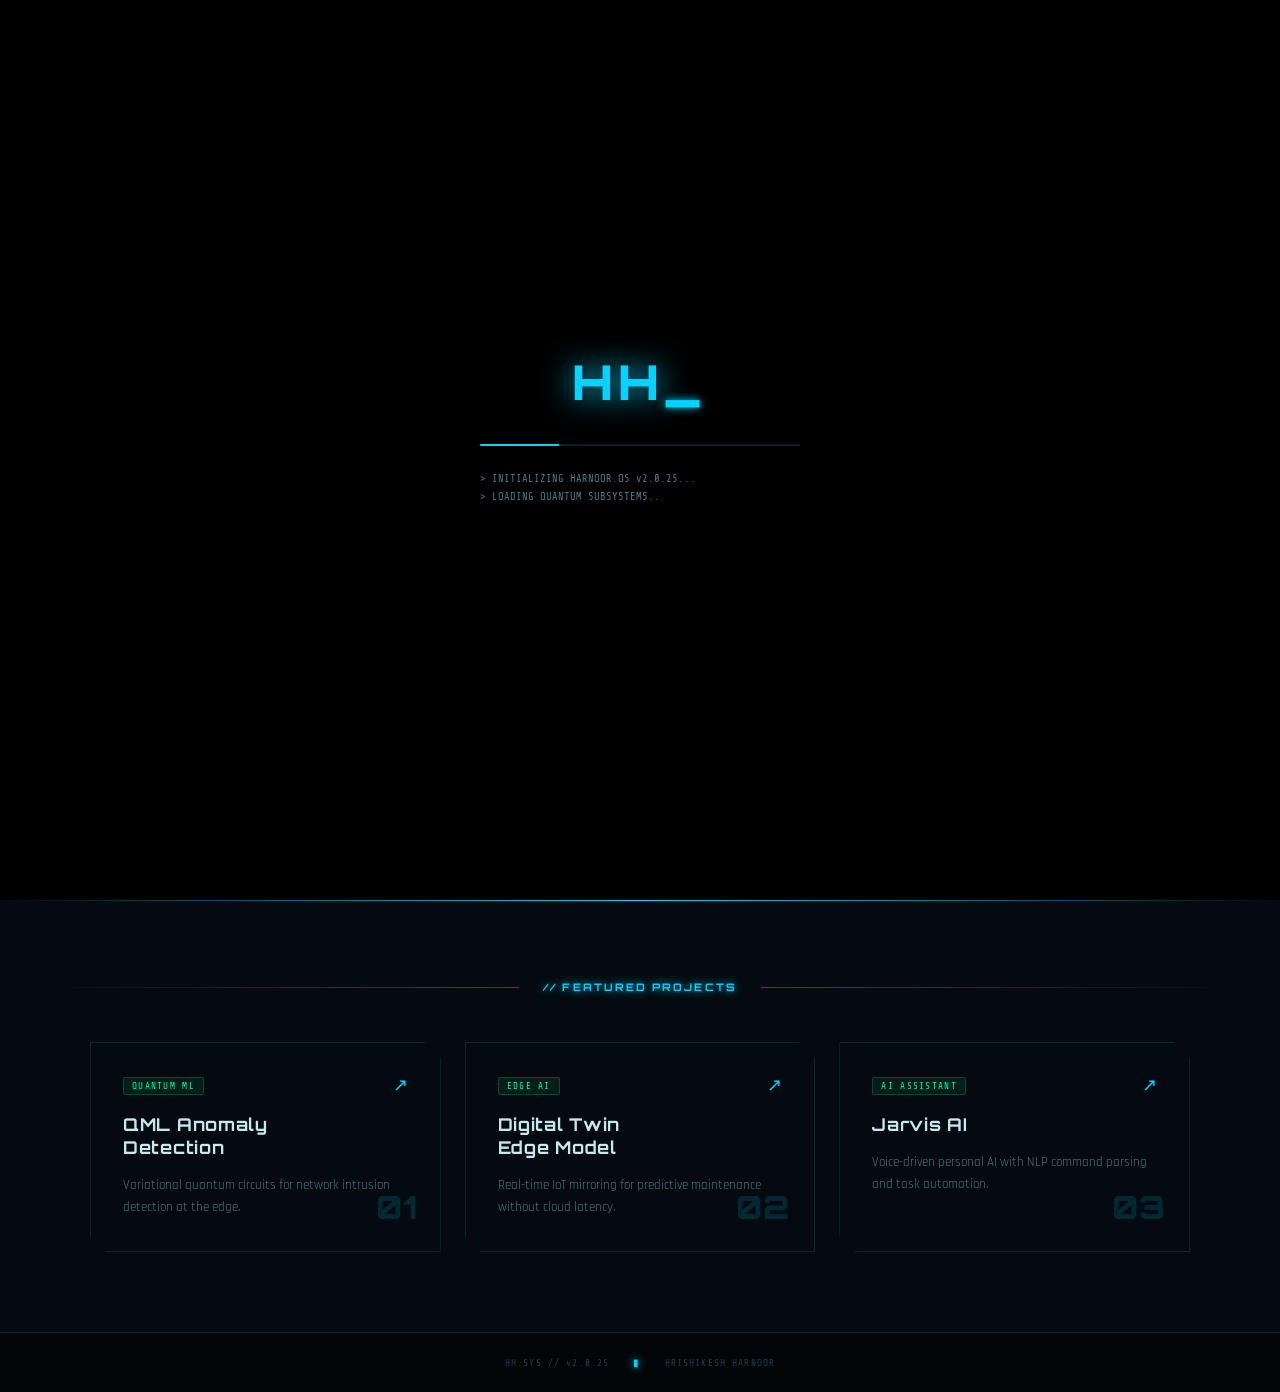
==== commit 52c37dd3: "Add cursor glow tracking system" ====
--- a/index.html
+++ b/index.html
@@ -8,6 +8,7 @@
   <link rel="stylesheet" href="css/glitch.css"/>
   <link href="https://fonts.googleapis.com/css2?family=Orbitron:wght@400;500;700;900&family=Share+Tech+Mono&family=Rajdhani:wght@300;400;500;600;700&display=swap" rel="stylesheet"/>
 </head>
+<div class="cursor-glow" id="cursor-glow"></div>
 <body class="booting">
 
 <!-- BOOT SCREEN -->
--- a/css/hud.css
+++ b/css/hud.css
@@ -700,4 +700,17 @@
   60% { transform: translate(-1px,1px); }
   80% { transform: translate(1px,-1px); }
   100% { transform: translate(0); }
+}
+/* === CURSOR GLOW === */
+.cursor-glow {
+  position: fixed;
+  width: 200px;
+  height: 200px;
+  pointer-events: none;
+  border-radius: 50%;
+  background: radial-gradient(circle, rgba(0,255,255,0.25) 0%, transparent 70%);
+  transform: translate(-50%, -50%);
+  z-index: 9999;
+  mix-blend-mode: screen;
+  transition: transform 0.05s linear;
 }
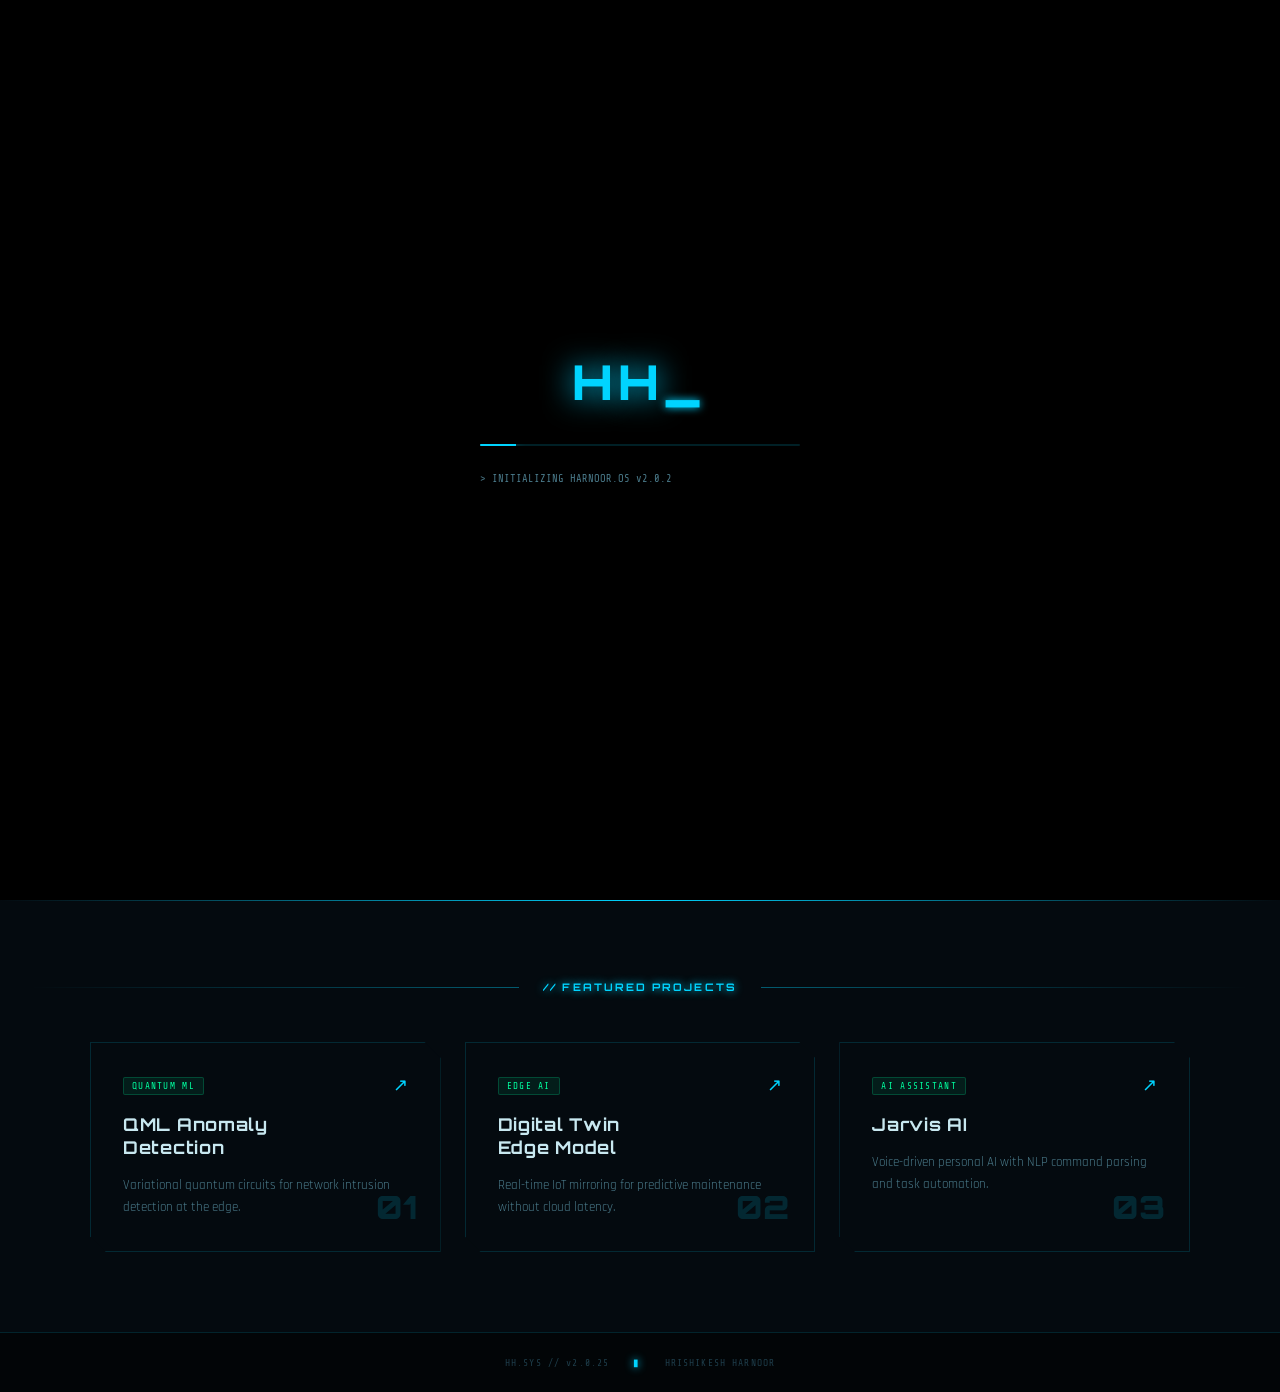
==== commit fa6c692a: "Add glitch hover effects to hero titles and CTA" ====
--- a/index.html
+++ b/index.html
@@ -8,7 +8,6 @@
   <link rel="stylesheet" href="css/glitch.css"/>
   <link href="https://fonts.googleapis.com/css2?family=Orbitron:wght@400;500;700;900&family=Share+Tech+Mono&family=Rajdhani:wght@300;400;500;600;700&display=swap" rel="stylesheet"/>
 </head>
-<div class="cursor-glow" id="cursor-glow"></div>
 <body class="booting">
 
 <!-- BOOT SCREEN -->
--- a/css/hud.css
+++ b/css/hud.css
@@ -713,4 +713,13 @@
   z-index: 9999;
   mix-blend-mode: screen;
   transition: transform 0.05s linear;
+}
+/* === PAGE TRANSITION === */
+body {
+  opacity: 0;
+  transition: opacity 0.6s ease;
+}
+
+body.loaded {
+  opacity: 1;
 }
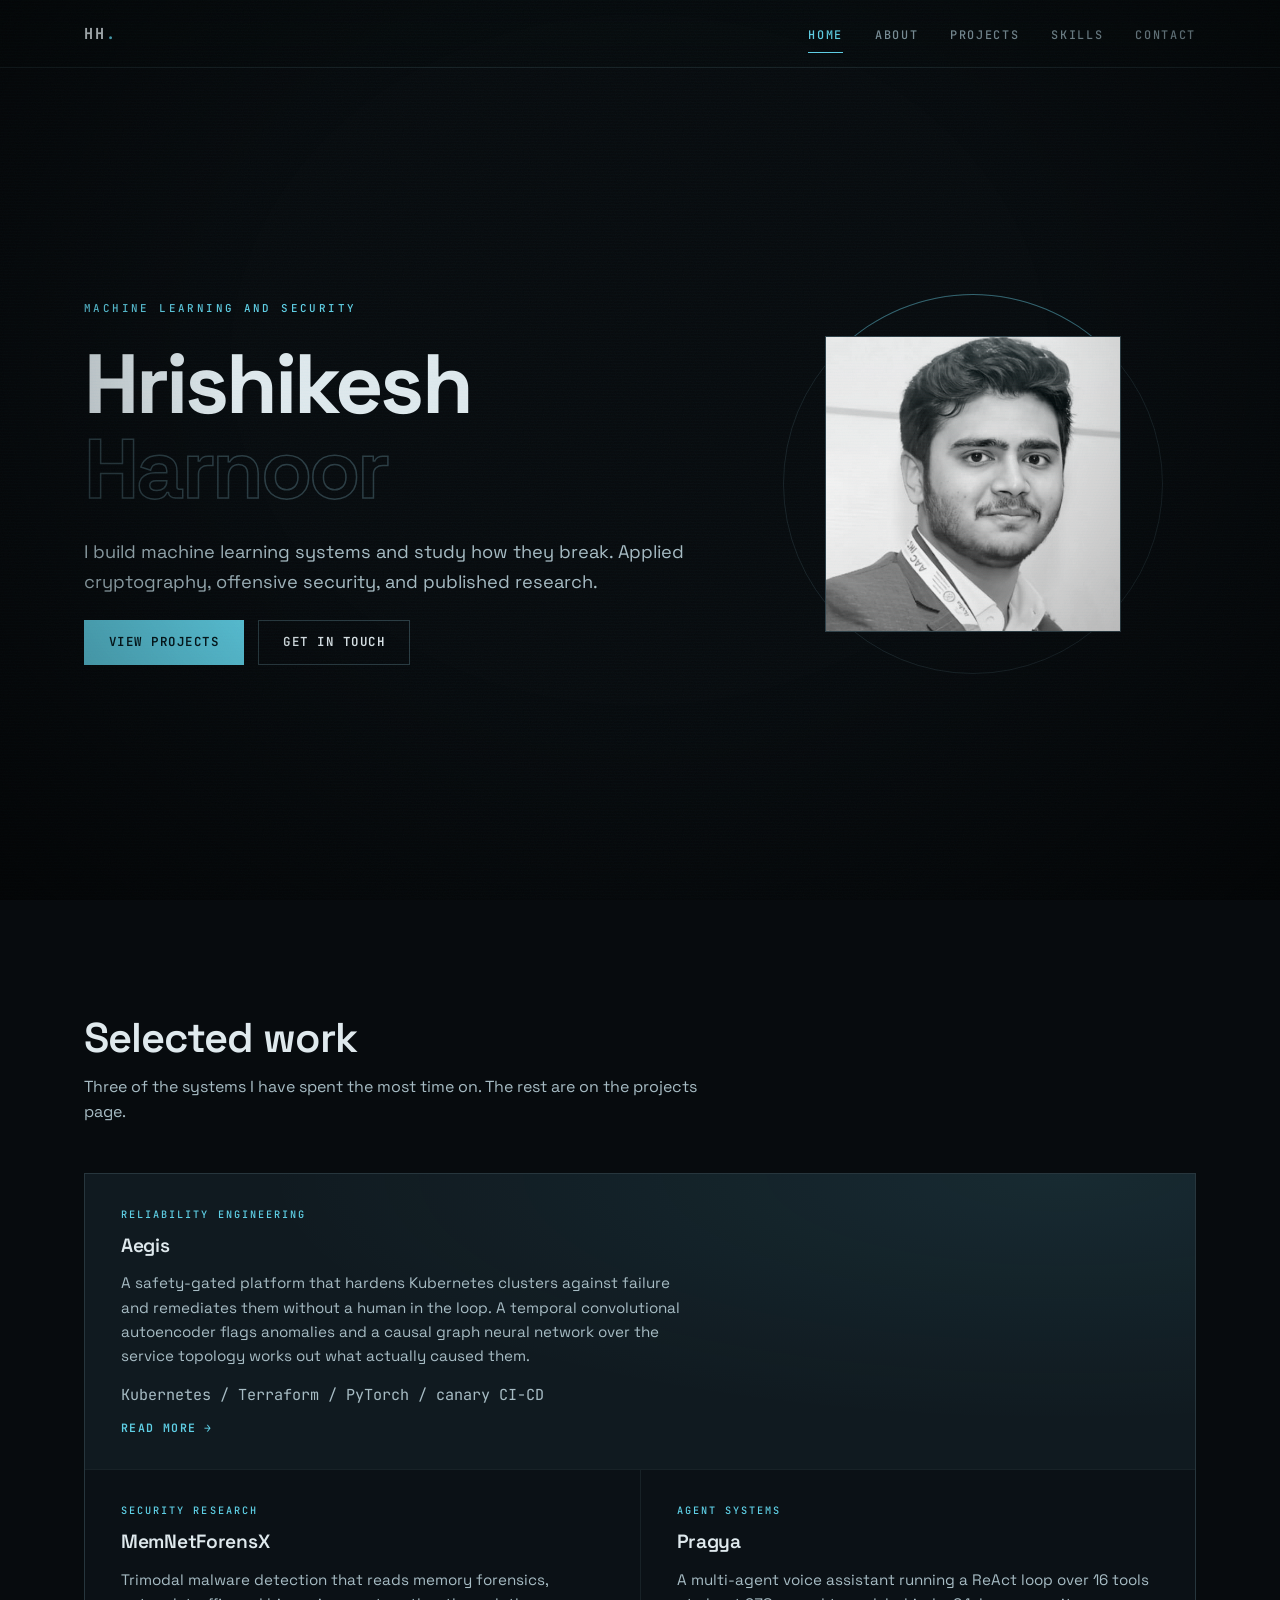
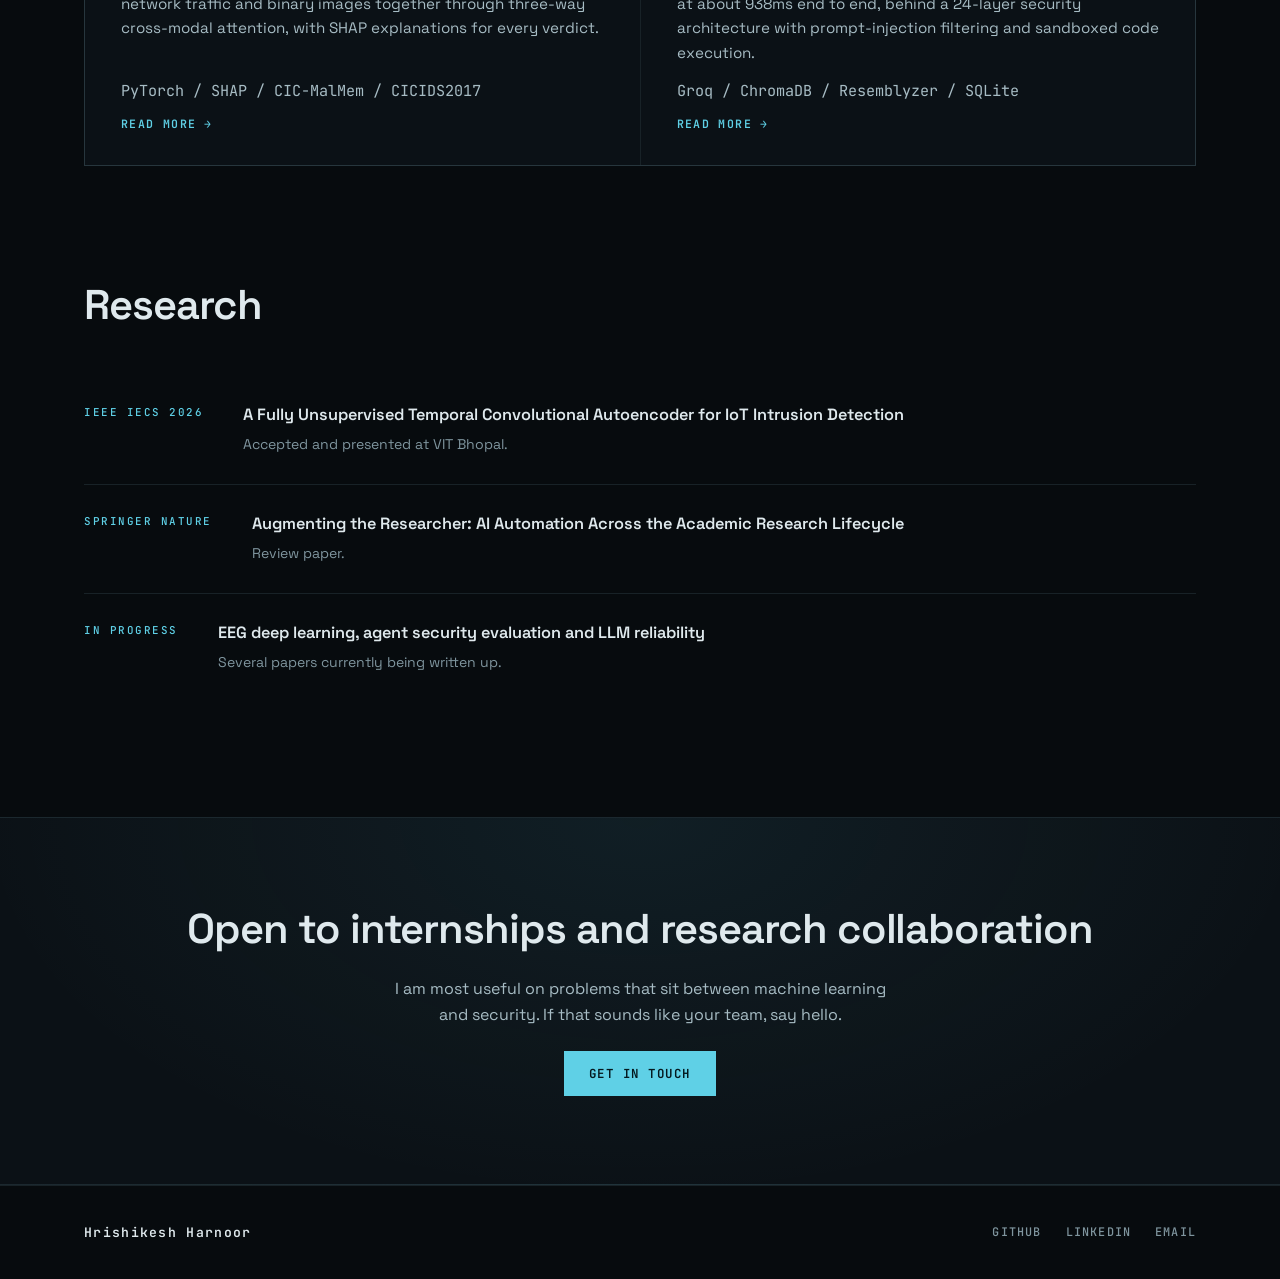
==== commit cd97c7f4: "Rebuild portfolio: real content, working mobile nav, a11y and SEO pass Fixes - Restore navigation on" ====
--- a/index.html
+++ b/index.html
@@ -1,185 +1,232 @@
 <!DOCTYPE html>
 <html lang="en">
 <head>
-  <meta charset="UTF-8"/>
-  <meta name="viewport" content="width=device-width, initial-scale=1.0"/>
-  <title>HH // SYSTEM ONLINE</title>
-  <link rel="stylesheet" href="css/hud.css"/>
-  <link rel="stylesheet" href="css/glitch.css"/>
-  <link href="https://fonts.googleapis.com/css2?family=Orbitron:wght@400;500;700;900&family=Share+Tech+Mono&family=Rajdhani:wght@300;400;500;600;700&display=swap" rel="stylesheet"/>
+<meta charset="UTF-8">
+<meta name="viewport" content="width=device-width, initial-scale=1">
+
+<title>Hrishikesh Harnoor - ML Systems and Security Engineer</title>
+<meta name="description" content="Hrishikesh Harnoor builds machine learning systems and studies how they break. Work in applied cryptography, offensive security, autonomous Kubernetes remediation and published intrusion-detection research.">
+<link rel="canonical" href="https://hrishikesh122.github.io/Portfolio/">
+
+<meta property="og:type" content="website">
+<meta property="og:url" content="https://hrishikesh122.github.io/Portfolio/">
+<meta property="og:title" content="Hrishikesh Harnoor - ML Systems and Security Engineer">
+<meta property="og:description" content="Machine learning systems, applied cryptography and offensive security. Published intrusion-detection research and an autonomous Kubernetes remediation platform.">
+<meta property="og:image" content="https://hrishikesh122.github.io/Portfolio/assets/og.png">
+<meta property="og:image:width" content="1200">
+<meta property="og:image:height" content="630">
+<meta name="twitter:card" content="summary_large_image">
+<meta name="twitter:title" content="Hrishikesh Harnoor - ML Systems and Security Engineer">
+<meta name="twitter:description" content="Machine learning systems, applied cryptography and offensive security.">
+<meta name="twitter:image" content="https://hrishikesh122.github.io/Portfolio/assets/og.png">
+
+<meta name="theme-color" content="#070b0e">
+<link rel="icon" href="assets/favicon.svg" type="image/svg+xml">
+
+<link rel="preconnect" href="https://fonts.googleapis.com">
+<link rel="preconnect" href="https://fonts.gstatic.com" crossorigin>
+<link rel="stylesheet" href="https://fonts.googleapis.com/css2?family=Space+Grotesk:wght@400;500;600;700&family=JetBrains+Mono:wght@400;500;600&display=swap">
+<link rel="stylesheet" href="css/core.css">
+<link rel="stylesheet" href="css/pages.css">
+
+<script type="application/ld+json">
+{
+  "@context":"https://schema.org",
+  "@type":"Person",
+  "name":"Hrishikesh Harnoor",
+  "url":"https://hrishikesh122.github.io/Portfolio/",
+  "image":"https://hrishikesh122.github.io/Portfolio/assets/photo.jpeg",
+  "jobTitle":"Machine Learning and Security Engineer",
+  "email":"mailto:harnoorhrishikesh@gmail.com",
+  "alumniOf":{"@type":"CollegeOrUniversity","name":"Amrita Vishwa Vidyapeetham, Amaravati"},
+  "knowsAbout":["Machine Learning","Applied Cryptography","Offensive Security","Intrusion Detection","Zero-Knowledge Proofs","Kubernetes"],
+  "sameAs":[
+    "https://github.com/Hrishikesh122",
+    "https://www.linkedin.com/in/hrishikesh-harnoor-7a07b22a3/"
+  ]
+}
+</script>
 </head>
-<body class="booting">
-
-<!-- BOOT SCREEN -->
-<div id="boot-screen">
-  <div class="boot-inner">
-    <div class="boot-logo">HH<span class="accent">_</span></div>
-    <div class="boot-bar"><div class="boot-bar__fill" id="boot-fill"></div></div>
-    <div class="boot-log" id="boot-log"></div>
+<body>
+
+<div id="boot">
+  <div class="boot__inner">
+    <p class="boot__mark">HH<span>_</span></p>
+    <div class="boot__track"><div class="boot__fill"></div></div>
+    <p class="boot__line">&gt; loading profile</p>
+    <button type="button" class="boot__skip">Skip</button>
   </div>
 </div>
 
-<!-- SCANLINE OVERLAY -->
-<div class="scanlines"></div>
-<div class="vignette"></div>
-<div class="noise"></div>
-
-<!-- NAV HUD -->
-<nav class="hud-nav" id="hud-nav">
-  <div class="hud-nav__left">
-    <span class="hud-nav__logo">HH<span class="accent">.</span>SYS</span>
-    <span class="hud-nav__status"><span class="pulse-dot"></span> ONLINE</span>
+<a class="skip-link" href="#main">Skip to content</a>
+
+<div class="scanlines" aria-hidden="true"></div>
+<div class="grain" aria-hidden="true"></div>
+<div class="vignette" aria-hidden="true"></div>
+
+<header class="nav">
+  <div class="nav__inner">
+    <a class="nav__brand" href="index.html">HH<span>.</span></a>
+    <nav aria-label="Primary">
+      <ul class="nav__links" id="nav-links">
+        <li><a href="index.html" aria-current="page">Home</a></li>
+        <li><a href="pages/about.html">About</a></li>
+        <li><a href="pages/projects.html">Projects</a></li>
+        <li><a href="pages/skills.html">Skills</a></li>
+        <li><a href="pages/contact.html">Contact</a></li>
+      </ul>
+    </nav>
+    <button class="nav__toggle" type="button" aria-expanded="false" aria-controls="nav-links">
+      <span class="sr-only">Menu</span>
+      <span class="nav__toggle-bars" aria-hidden="true"><i></i></span>
+    </button>
   </div>
-  <ul class="hud-nav__links">
-    <li><a href="index.html" class="active"><span class="nav-num">00</span>HOME</a></li>
-    <li><a href="pages/about.html"><span class="nav-num">01</span>ABOUT</a></li>
-    <li><a href="pages/projects.html"><span class="nav-num">02</span>PROJECTS</a></li>
-    <li><a href="pages/skills.html"><span class="nav-num">03</span>SKILLS</a></li>
-    <li><a href="pages/contact.html"><span class="nav-num">04</span>CONTACT</a></li>
-  </ul>
-  <div class="hud-nav__right">
-    <span class="hud-clock" id="hud-clock">00:00:00</span>
-  </div>
-</nav>
-
-<!-- MAIN HERO -->
-<section class="hero-hud">
-  <canvas id="hero-canvas"></canvas>
-
-  <!-- LEFT PANEL -->
-  <div class="hud-panel hud-panel--left fade-up fade-up-delay-1">
-    <div class="hud-corner hud-corner--tl"></div>
-    <div class="hud-panel__label">SYS // IDENTITY</div>
-    <div class="stat-row"><span class="stat-key">OPERATOR</span><span class="stat-val">HRISHIKESH HARNOOR</span></div>
-    <div class="stat-row"><span class="stat-key">ROLE</span><span class="stat-val">DESIGNER + DEV</span></div>
-    <div class="stat-row"><span class="stat-key">DOMAIN</span><span class="stat-val">QUANTUM / CYBER / EMBED</span></div>
-    <div class="stat-row"><span class="stat-key">STATUS</span><span class="stat-val accent">ACTIVE ▮</span></div>
-    <div class="stat-row"><span class="stat-key">THREAT LVL</span><span class="stat-val">CLASSIFIED</span></div>
-    <div class="hud-divider"></div>
-    <div class="hud-panel__label">COMMS // LINK</div>
-    <div class="stat-row"><a href="https://github.com/Hrishikesh122" target="_blank" class="stat-link">[ GITHUB ]</a></div>
-    <div class="stat-row"><a href="https://www.linkedin.com/in/hrishikesh-harnoor-7a07b22a3/" target="_blank" class="stat-link">[ LINKEDIN ]</a></div>
-  </div>
-
-  <!-- CENTER -->
-  <div class="hero-center fade-up fade-up-delay-2">
-    <div class="hologram-wrap" id="hologram">
-      <div class="radar-ring radar-ring--1"></div>
-      <div class="radar-ring radar-ring--2"></div>
-      <div class="radar-ring radar-ring--3"></div>
-      <div class="radar-sweep"></div>
-
-      <div class="photo-container">
-        <div class="photo-frame">
-          <div class="photo-placeholder">
-            <img src="assets/photo.jpeg" alt="Hrishikesh Harnoor">
-            <div class="hologram-bars"></div>
-          </div>
-          <div class="scanline-over"></div>
-          <div class="glitch-slice s1"></div>
-          <div class="glitch-slice s2"></div>
-          <div class="duotone-overlay"></div>
+</header>
+
+<main id="main">
+
+  <section class="hero">
+    <canvas id="field" aria-hidden="true"></canvas>
+    <div class="hero__inner">
+
+      <div class="hero__copy">
+        <p class="eyebrow rise" style="--i:0">Machine learning and security</p>
+        <h1 class="h-display hero__name rise" style="--i:1">
+          <span>Hrishikesh</span>
+          <span class="outline">Harnoor</span>
+        </h1>
+        <p class="lede rise" style="--i:2">
+          I build machine learning systems and study how they break. Applied
+          cryptography, offensive security, and published research.
+        </p>
+        <div class="hero__actions rise" style="--i:3">
+          <a class="btn btn--primary" href="pages/projects.html">View projects</a>
+          <a class="btn btn--ghost" href="pages/contact.html">Get in touch</a>
         </div>
       </div>
 
-      <div class="hud-ring-text">
-        <svg viewBox="0 0 300 300" class="ring-svg">
-          <defs>
-            <path id="circle-path" d="M 150,150 m -120,0 a 120,120 0 1,1 240,0 a 120,120 0 1,1 -240,0"/>
-          </defs>
-          <text class="ring-text-svg">
-            <textPath href="#circle-path">QUANTUM ◈ CYBERSECURITY ◈ EMBEDDED SYSTEMS ◈ AI ◈ </textPath>
-          </text>
-        </svg>
+      <div class="hero__visual rise" style="--i:2">
+        <div class="portrait">
+          <div class="portrait__ring" aria-hidden="true"></div>
+          <div class="portrait__frame">
+            <span class="portrait__corner portrait__corner--tl" aria-hidden="true"></span>
+            <span class="portrait__corner portrait__corner--br" aria-hidden="true"></span>
+            <img src="assets/photo.jpeg" alt="Hrishikesh Harnoor" width="380" height="380" fetchpriority="high">
+          </div>
+        </div>
       </div>
-    </div>
-
-    <div class="hero-title-wrap">
-      <p class="hero-eyebrow"><span class="accent">// </span>INITIALIZING PROFILE</p>
-
-      <!-- ✅ UPDATED -->
-      <h1 class="hero-title glitch-text glitch-hover" data-text="HRISHIKESH">HRISHIKESH</h1>
-      <h1 class="hero-title hero-title--outline glitch-text glitch-hover" data-text="HARNOOR">HARNOOR</h1>
-
-      <p class="hero-tagline typewriter" id="typewriter"></p>
+
+    </div>
+  </section>
+
+  <section class="section wrap">
+    <div class="section__head">
+      <h2 class="h-section">Selected work</h2>
+      <p class="body-text">
+        Three of the systems I have spent the most time on. The rest are on the
+        projects page.
+      </p>
+    </div>
+
+    <div class="work-grid">
+
+      <a class="work-card work-card--lead reveal" style="--i:0" href="pages/projects.html">
+        <span class="work-card__kind">Reliability engineering</span>
+        <h3 class="h-card">Aegis</h3>
+        <p>
+          A safety-gated platform that hardens Kubernetes clusters against failure
+          and remediates them without a human in the loop. A temporal convolutional
+          autoencoder flags anomalies and a causal graph neural network over the
+          service topology works out what actually caused them.
+        </p>
+        <p class="work-card__stack">Kubernetes / Terraform / PyTorch / canary CI-CD</p>
+        <span class="work-card__more">Read more <span aria-hidden="true">&rarr;</span></span>
+      </a>
+
+      <a class="work-card reveal" style="--i:1" href="pages/projects.html">
+        <span class="work-card__kind">Security research</span>
+        <h3 class="h-card">MemNetForensX</h3>
+        <p>
+          Trimodal malware detection that reads memory forensics, network traffic
+          and binary images together through three-way cross-modal attention, with
+          SHAP explanations for every verdict.
+        </p>
+        <p class="work-card__stack">PyTorch / SHAP / CIC-MalMem / CICIDS2017</p>
+        <span class="work-card__more">Read more <span aria-hidden="true">&rarr;</span></span>
+      </a>
+
+      <a class="work-card reveal" style="--i:2" href="pages/projects.html">
+        <span class="work-card__kind">Agent systems</span>
+        <h3 class="h-card">Pragya</h3>
+        <p>
+          A multi-agent voice assistant running a ReAct loop over 16 tools at about
+          938ms end to end, behind a 24-layer security architecture with
+          prompt-injection filtering and sandboxed code execution.
+        </p>
+        <p class="work-card__stack">Groq / ChromaDB / Resemblyzer / SQLite</p>
+        <span class="work-card__more">Read more <span aria-hidden="true">&rarr;</span></span>
+      </a>
+
+    </div>
+  </section>
+
+  <section class="section wrap">
+    <div class="section__head">
+      <h2 class="h-section">Research</h2>
+    </div>
+
+    <div class="pubs">
+      <article class="pub reveal" style="--i:0">
+        <span class="pub__venue">IEEE IECS 2026</span>
+        <h3 class="pub__title">
+          A Fully Unsupervised Temporal Convolutional Autoencoder for IoT Intrusion Detection
+        </h3>
+        <p class="pub__note">Accepted and presented at VIT Bhopal.</p>
+      </article>
+
+      <article class="pub reveal" style="--i:1">
+        <span class="pub__venue">Springer Nature</span>
+        <h3 class="pub__title">
+          Augmenting the Researcher: AI Automation Across the Academic Research Lifecycle
+        </h3>
+        <p class="pub__note">Review paper.</p>
+      </article>
+
+      <article class="pub reveal" style="--i:2">
+        <span class="pub__venue">In progress</span>
+        <h3 class="pub__title">
+          EEG deep learning, agent security evaluation and LLM reliability
+        </h3>
+        <p class="pub__note">Several papers currently being written up.</p>
+      </article>
+    </div>
+  </section>
+
+  <section class="band">
+    <div class="wrap band__inner">
+      <h2 class="h-section">Open to internships and research collaboration</h2>
+      <p>
+        I am most useful on problems that sit between machine learning and
+        security. If that sounds like your team, say hello.
+      </p>
+      <a class="btn btn--primary" href="pages/contact.html">Get in touch</a>
+    </div>
+  </section>
+
+</main>
+
+<footer class="footer">
+  <div class="wrap footer__inner">
+    <p class="footer__name">Hrishikesh Harnoor</p>
+    <div class="footer__links">
+      <a href="https://github.com/Hrishikesh122" rel="noopener" target="_blank">GitHub</a>
+      <a href="https://www.linkedin.com/in/hrishikesh-harnoor-7a07b22a3/" rel="noopener" target="_blank">LinkedIn</a>
+      <a href="mailto:harnoorhrishikesh@gmail.com">Email</a>
     </div>
   </div>
-
-  <!-- RIGHT PANEL -->
-  <div class="hud-panel hud-panel--right fade-up fade-up-delay-3">
-    <div class="hud-corner hud-corner--tr"></div>
-    <div class="hud-panel__label">SYS // METRICS</div>
-    <!-- gauges unchanged -->
-  </div>
-
-  <!-- BOTTOM HUD BAR -->
-  <div class="hud-bottom">
-    <span class="hud-coord" id="coord-x">X: 0000</span>
-
-    <!-- ✅ UPDATED -->
-    <a href="pages/projects.html" class="hud-cta glitch-hover">
-      ENTER SYSTEM <span class="accent">→</span>
-    </a>
-
-    <span class="hud-coord" id="coord-y">Y: 0000</span>
-  </div>
-</section>
-
-<!-- FEATURED SECTION (unchanged) -->
-<section class="featured-section">
-  <div class="section-hud-header">
-    <div class="shh-line"></div>
-    <span class="shh-label">// FEATURED PROJECTS</span>
-    <div class="shh-line"></div>
-  </div>
-
-  <div class="feat-grid">
-    <a href="pages/projects.html" class="feat-card">
-      <div class="feat-card__num">01</div>
-      <div class="feat-card__glow"></div>
-      <div class="feat-card__top">
-        <span class="feat-tag">QUANTUM ML</span>
-        <span class="feat-arrow">↗</span>
-      </div>
-      <h3>QML Anomaly<br/>Detection</h3>
-      <p>Variational quantum circuits for network intrusion detection at the edge.</p>
-      <div class="feat-card__bar"></div>
-    </a>
-
-    <a href="pages/projects.html" class="feat-card">
-      <div class="feat-card__num">02</div>
-      <div class="feat-card__glow"></div>
-      <div class="feat-card__top">
-        <span class="feat-tag">EDGE AI</span>
-        <span class="feat-arrow">↗</span>
-      </div>
-      <h3>Digital Twin<br/>Edge Model</h3>
-      <p>Real-time IoT mirroring for predictive maintenance without cloud latency.</p>
-      <div class="feat-card__bar"></div>
-    </a>
-
-    <a href="pages/projects.html" class="feat-card">
-      <div class="feat-card__num">03</div>
-      <div class="feat-card__glow"></div>
-      <div class="feat-card__top">
-        <span class="feat-tag">AI ASSISTANT</span>
-        <span class="feat-arrow">↗</span>
-      </div>
-      <h3>Jarvis AI</h3>
-      <p>Voice-driven personal AI with NLP command parsing and task automation.</p>
-      <div class="feat-card__bar"></div>
-    </a>
-  </div>
-</section>
-
-<footer class="hud-footer">
-  <span>HH.SYS // v2.0.25</span>
-  <span class="accent">▮</span>
-  <span>HRISHIKESH HARNOOR</span>
 </footer>
 
-<script src="js/boot.js"></script>
-<script src="js/canvas.js"></script>
-<script src="js/hud.js"></script>
+<script src="js/site.js" defer></script>
+<script src="js/field.js" defer></script>
 </body>
-</html>+</html>
--- a/css/core.css
+++ b/css/core.css
@@ -0,0 +1,403 @@
+/* =========================================================
+   CORE - tokens, reset, layout, shared components
+   Theme: locked dark. Accent: one (cyan). Radius: locked 0.
+   ========================================================= */
+
+:root{
+  /* surfaces */
+  --bg:#070b0e;
+  --bg-elev:#0b1116;
+  --bg-elev-2:#101a20;
+
+  /* lines */
+  --line:rgba(126,177,193,.14);
+  --line-strong:rgba(126,177,193,.30);
+
+  /* text (all pass WCAG AA on --bg) */
+  --text:#dfe9ed;      /* 15.9:1 */
+  --text-2:#a7bcc4;    /*  9.9:1 */
+  --text-3:#7f959e;    /*  6.2:1 */
+
+  /* single accent */
+  --accent:#5fd0e6;    /* 11.0:1 */
+  --accent-soft:rgba(95,208,230,.10);
+  --accent-line:rgba(95,208,230,.38);
+
+  /* type */
+  --font-ui:'Space Grotesk',ui-sans-serif,system-ui,-apple-system,'Segoe UI',sans-serif;
+  --font-mono:'JetBrains Mono',ui-monospace,SFMono-Regular,Menlo,Consolas,monospace;
+
+  /* shape: locked sharp */
+  --r:0px;
+
+  /* rhythm */
+  --pad-x:clamp(1.25rem,5vw,4rem);
+  --section-y:clamp(4rem,9vw,7.5rem);
+  --wrap:1240px;
+
+  --ease:cubic-bezier(.16,1,.3,1);
+
+  /* layers */
+  --z-grain:60;
+  --z-nav:50;
+  --z-menu:55;
+  --z-boot:100;
+}
+
+*,*::before,*::after{box-sizing:border-box;margin:0;padding:0}
+
+html{
+  font-size:16px;
+  scroll-behavior:smooth;
+  -webkit-text-size-adjust:100%;
+  color-scheme:dark;
+}
+
+body{
+  background:var(--bg);
+  color:var(--text);
+  font-family:var(--font-ui);
+  font-size:1rem;
+  line-height:1.6;
+  overflow-x:hidden;
+  min-height:100dvh;
+  -webkit-font-smoothing:antialiased;
+  text-rendering:optimizeLegibility;
+}
+
+img{max-width:100%;display:block}
+ul{list-style:none}
+a{color:inherit;text-decoration:none}
+
+/* visible focus everywhere - never remove */
+:where(a,button,input,textarea,summary,[tabindex]):focus-visible{
+  outline:2px solid var(--accent);
+  outline-offset:3px;
+}
+
+::selection{background:var(--accent);color:#04181e}
+
+.wrap{
+  width:100%;
+  max-width:var(--wrap);
+  margin-inline:auto;
+  padding-inline:var(--pad-x);
+}
+
+.skip-link{
+  position:absolute;left:0;top:0;
+  transform:translateY(-120%);
+  background:var(--accent);color:#04181e;
+  padding:.7rem 1.1rem;
+  font:600 .8rem/1 var(--font-mono);
+  letter-spacing:.06em;
+  z-index:200;
+  transition:transform .2s var(--ease);
+}
+.skip-link:focus{transform:translateY(0)}
+
+/* =========================================================
+   ATMOSPHERE - fixed, pointer-events-none, no repaint cost
+   ========================================================= */
+.grain,.vignette{
+  position:fixed;inset:0;
+  pointer-events:none;
+  z-index:var(--z-grain);
+}
+.grain{
+  opacity:.030;
+  background-image:url("data:image/svg+xml,%3Csvg xmlns='http://www.w3.org/2000/svg' width='140' height='140'%3E%3Cfilter id='n'%3E%3CfeTurbulence type='fractalNoise' baseFrequency='.85' numOctaves='3'/%3E%3C/filter%3E%3Crect width='100%25' height='100%25' filter='url(%23n)'/%3E%3C/svg%3E");
+}
+.vignette{
+  background:radial-gradient(ellipse at 50% 40%,transparent 45%,rgba(0,0,0,.55) 100%);
+}
+.scanlines{
+  position:fixed;inset:0;pointer-events:none;z-index:var(--z-grain);
+  background:repeating-linear-gradient(
+    to bottom,
+    rgba(95,208,230,.030) 0 1px,
+    transparent 1px 3px
+  );
+  opacity:.5;
+}
+
+/* =========================================================
+   TYPOGRAPHY
+   ========================================================= */
+.eyebrow{
+  font:500 .68rem/1 var(--font-mono);
+  letter-spacing:.22em;
+  text-transform:uppercase;
+  color:var(--accent);
+}
+
+.h-display{
+  font-family:var(--font-ui);
+  font-weight:700;
+  font-size:clamp(2.75rem,8.5vw,5.25rem);
+  line-height:1.02;
+  letter-spacing:-.035em;
+}
+.h-display .outline{
+  color:transparent;
+  -webkit-text-stroke:1.5px var(--line-strong);
+}
+
+.h-section{
+  font-family:var(--font-ui);
+  font-weight:600;
+  font-size:clamp(1.75rem,4vw,2.6rem);
+  line-height:1.12;
+  letter-spacing:-.025em;
+}
+
+.h-card{
+  font-family:var(--font-ui);
+  font-weight:600;
+  font-size:1.2rem;
+  line-height:1.25;
+  letter-spacing:-.015em;
+}
+
+.lede{
+  color:var(--text-2);
+  font-size:clamp(1rem,1.7vw,1.14rem);
+  line-height:1.62;
+  max-width:60ch;
+}
+
+.body-text{color:var(--text-2);max-width:65ch}
+.body-text + .body-text{margin-top:1rem}
+
+.mono-label{
+  font:500 .66rem/1 var(--font-mono);
+  letter-spacing:.2em;
+  text-transform:uppercase;
+  color:var(--text-3);
+}
+
+.accent-text{color:var(--accent)}
+
+/* =========================================================
+   NAVIGATION - single line desktop, 68px, hamburger under 900
+   ========================================================= */
+.nav{
+  position:sticky;top:0;
+  z-index:var(--z-nav);
+  height:68px;
+  display:flex;align-items:center;
+  background:rgba(7,11,14,.82);
+  backdrop-filter:blur(14px);
+  -webkit-backdrop-filter:blur(14px);
+  border-bottom:1px solid var(--line);
+}
+.nav__inner{
+  width:100%;max-width:var(--wrap);
+  margin-inline:auto;padding-inline:var(--pad-x);
+  display:flex;align-items:center;justify-content:space-between;gap:2rem;
+}
+.nav__brand{
+  font:700 .95rem/1 var(--font-mono);
+  letter-spacing:.14em;
+  color:var(--text);
+  white-space:nowrap;
+}
+.nav__brand span{color:var(--accent)}
+
+.nav__links{display:flex;align-items:center;gap:2rem}
+.nav__links a{
+  font:500 .74rem/1 var(--font-mono);
+  letter-spacing:.14em;
+  text-transform:uppercase;
+  color:var(--text-3);
+  padding:.55rem 0;
+  border-bottom:1px solid transparent;
+  transition:color .18s var(--ease),border-color .18s var(--ease);
+  white-space:nowrap;
+}
+.nav__links a:hover{color:var(--text)}
+.nav__links a[aria-current="page"]{
+  color:var(--accent);
+  border-bottom-color:var(--accent);
+}
+
+.nav__toggle{
+  display:none;
+  width:42px;height:42px;
+  background:none;border:1px solid var(--line-strong);
+  color:var(--text);
+  cursor:pointer;
+  align-items:center;justify-content:center;
+  transition:border-color .18s var(--ease);
+}
+.nav__toggle:hover{border-color:var(--accent-line)}
+.nav__toggle-bars{display:block;width:18px;height:11px;position:relative}
+.nav__toggle-bars::before,
+.nav__toggle-bars::after,
+.nav__toggle-bars i{
+  content:"";position:absolute;left:0;
+  width:100%;height:1.5px;background:currentColor;
+  transition:transform .25s var(--ease),opacity .18s var(--ease);
+}
+.nav__toggle-bars::before{top:0}
+.nav__toggle-bars i{top:5px}
+.nav__toggle-bars::after{top:10px}
+.nav__toggle[aria-expanded="true"] .nav__toggle-bars::before{transform:translateY(5px) rotate(45deg)}
+.nav__toggle[aria-expanded="true"] .nav__toggle-bars i{opacity:0}
+.nav__toggle[aria-expanded="true"] .nav__toggle-bars::after{transform:translateY(-5px) rotate(-45deg)}
+
+@media (max-width:900px){
+  .nav__toggle{display:flex}
+  .nav__links{
+    position:fixed;
+    inset:68px 0 auto 0;
+    z-index:var(--z-menu);
+    flex-direction:column;
+    align-items:stretch;
+    gap:0;
+    background:var(--bg-elev);
+    border-bottom:1px solid var(--line);
+    padding:.5rem var(--pad-x) 1.5rem;
+    transform:translateY(-8px);
+    opacity:0;
+    visibility:hidden;
+    transition:opacity .22s var(--ease),transform .22s var(--ease),visibility .22s;
+  }
+  .nav__links[data-open="true"]{
+    opacity:1;visibility:visible;transform:translateY(0);
+  }
+  .nav__links li{display:block;width:100%}
+  .nav__links a{
+    display:block;
+    width:100%;
+    padding:1rem 0;
+    font-size:.9rem;
+    border-bottom:1px solid var(--line);
+  }
+  .nav__links a[aria-current="page"]{border-bottom-color:var(--accent)}
+}
+
+/* =========================================================
+   BUTTONS - sharp, one accent, AA contrast checked
+   ========================================================= */
+.btn{
+  display:inline-flex;align-items:center;gap:.6rem;
+  white-space:nowrap;
+  font:600 .78rem/1 var(--font-mono);
+  letter-spacing:.12em;
+  text-transform:uppercase;
+  padding:.95rem 1.5rem;
+  border:1px solid var(--accent-line);
+  border-radius:var(--r);
+  transition:transform .16s var(--ease),background-color .18s var(--ease),
+             border-color .18s var(--ease),color .18s var(--ease);
+}
+.btn:active{transform:translateY(1px)}
+
+.btn--primary{
+  background:var(--accent);
+  color:#04181e;                 /* 10.9:1 on accent */
+  border-color:var(--accent);
+}
+.btn--primary:hover{background:#7fdcee;border-color:#7fdcee}
+
+.btn--ghost{
+  background:transparent;
+  color:var(--text);
+  border-color:var(--line-strong);
+}
+.btn--ghost:hover{border-color:var(--accent-line);color:var(--accent)}
+
+.btn--full{width:100%;justify-content:center}
+.btn[disabled]{opacity:.55;pointer-events:none}
+
+/* =========================================================
+   HUD PANEL - sharp frame with corner ticks
+   ========================================================= */
+.panel{
+  position:relative;
+  background:var(--bg-elev);
+  border:1px solid var(--line);
+  border-radius:var(--r);
+  padding:clamp(1.25rem,2.5vw,1.75rem);
+}
+.panel::before,.panel::after{
+  content:"";position:absolute;width:10px;height:10px;
+  border-color:var(--accent-line);border-style:solid;
+  pointer-events:none;
+}
+.panel::before{top:-1px;left:-1px;border-width:1px 0 0 1px}
+.panel::after{bottom:-1px;right:-1px;border-width:0 1px 1px 0}
+
+/* =========================================================
+   SECTIONS
+   ========================================================= */
+.section{padding-block:var(--section-y)}
+/* two stacked sections should not pay the padding twice */
+.section + .section{padding-top:0}
+.section__head{
+  display:flex;flex-direction:column;gap:.75rem;
+  margin-bottom:clamp(2rem,4vw,3rem);
+  max-width:65ch;
+}
+
+/* =========================================================
+   FOOTER
+   ========================================================= */
+.footer{
+  border-top:1px solid var(--line);
+  padding-block:2.5rem;
+}
+.footer__inner{
+  display:flex;flex-wrap:wrap;gap:1.25rem 2rem;
+  align-items:center;justify-content:space-between;
+}
+.footer__name{font:600 .82rem/1 var(--font-mono);letter-spacing:.1em}
+.footer__links{display:flex;flex-wrap:wrap;gap:1.5rem}
+.footer__links a{
+  font:500 .74rem/1 var(--font-mono);
+  letter-spacing:.1em;text-transform:uppercase;
+  color:var(--text-3);
+  transition:color .18s var(--ease);
+}
+.footer__links a:hover{color:var(--accent)}
+
+/* =========================================================
+   MOTION - entry + scroll reveal (MOTION_INTENSITY 5)
+   ========================================================= */
+@media (prefers-reduced-motion:no-preference){
+  .rise{
+    opacity:0;
+    transform:translateY(18px);
+    animation:rise .7s var(--ease) forwards;
+    animation-delay:calc(var(--i,0) * 90ms);
+  }
+  @keyframes rise{to{opacity:1;transform:none}}
+
+  .reveal{
+    opacity:0;
+    transform:translateY(20px);
+    transition:opacity .65s var(--ease),transform .65s var(--ease);
+    transition-delay:calc(var(--i,0) * 70ms);
+  }
+  .reveal.is-in{opacity:1;transform:none}
+}
+
+/* reduced motion: everything static and visible */
+@media (prefers-reduced-motion:reduce){
+  html{scroll-behavior:auto}
+  *,*::before,*::after{
+    animation-duration:.01ms !important;
+    animation-iteration-count:1 !important;
+    transition-duration:.01ms !important;
+  }
+  .rise,.reveal{opacity:1;transform:none}
+  .scanlines,.grain{display:none}
+}
+
+/* screen-reader only */
+.sr-only{
+  position:absolute;width:1px;height:1px;
+  padding:0;margin:-1px;overflow:hidden;
+  clip:rect(0 0 0 0);white-space:nowrap;border:0;
+}
--- a/css/pages.css
+++ b/css/pages.css
@@ -0,0 +1,408 @@
+/* =========================================================
+   PAGES - hero, work, publications, projects, skills,
+   about, contact. Depends on core.css tokens.
+   ========================================================= */
+
+/* =========================================================
+   HOME HERO - asymmetric split (anti-center)
+   ========================================================= */
+.hero{
+  position:relative;
+  min-height:calc(100dvh - 68px);
+  display:flex;align-items:center;
+  padding-block:clamp(2.5rem,6vw,5rem);
+  overflow:hidden;
+}
+#field{
+  position:absolute;inset:0;
+  width:100%;height:100%;
+  z-index:0;
+}
+.hero__inner{
+  position:relative;z-index:1;
+  width:100%;max-width:var(--wrap);
+  margin-inline:auto;padding-inline:var(--pad-x);
+  display:grid;
+  grid-template-columns:1.15fr .85fr;
+  gap:clamp(2rem,5vw,4.5rem);
+  align-items:center;
+}
+.hero__copy{display:flex;flex-direction:column;gap:1.5rem;min-width:0}
+.hero__name{margin-top:.25rem}
+.hero__name span{display:block}
+.hero__actions{display:flex;flex-wrap:wrap;gap:.85rem}
+
+/* portrait frame */
+.portrait{
+  position:relative;
+  width:min(100%,380px);
+  margin-inline:auto;
+  aspect-ratio:1;
+  display:grid;place-items:center;
+}
+.portrait__ring{
+  position:absolute;inset:0;
+  border:1px solid var(--line);
+  border-radius:50%;
+}
+.portrait__ring::after{
+  content:"";position:absolute;inset:-1px;
+  border-radius:50%;
+  border:1px solid transparent;
+  border-top-color:var(--accent-line);
+}
+@media (prefers-reduced-motion:no-preference){
+  .portrait__ring::after{animation:spin 14s linear infinite}
+  @keyframes spin{to{transform:rotate(360deg)}}
+}
+.portrait__frame{
+  position:relative;
+  width:78%;aspect-ratio:1;
+  border:1px solid var(--line-strong);
+  background:var(--bg-elev);
+  overflow:hidden;
+}
+.portrait__frame img{
+  width:100%;height:100%;
+  object-fit:cover;
+  filter:grayscale(1) contrast(1.06) brightness(.95);
+}
+.portrait__frame::after{
+  content:"";position:absolute;inset:0;
+  background:linear-gradient(180deg,rgba(95,208,230,.10),transparent 55%);
+  mix-blend-mode:screen;
+  pointer-events:none;
+}
+.portrait__corner{
+  position:absolute;width:14px;height:14px;
+  border:solid var(--accent);border-width:0;
+}
+.portrait__corner--tl{top:-1px;left:-1px;border-width:1px 0 0 1px}
+.portrait__corner--br{bottom:-1px;right:-1px;border-width:0 1px 1px 0}
+
+@media (max-width:900px){
+  .hero{min-height:auto}
+  .hero__inner{grid-template-columns:1fr;gap:2.5rem}
+  .hero__visual{order:-1}
+  .portrait{width:min(72%,260px)}
+}
+
+/* =========================================================
+   SELECTED WORK - asymmetric bento, exactly 3 cells
+   ========================================================= */
+.work-grid{
+  display:grid;
+  grid-template-columns:repeat(2,1fr);
+  gap:1px;
+  background:var(--line);
+  border:1px solid var(--line);
+}
+.work-card{
+  display:flex;flex-direction:column;gap:.85rem;
+  background:var(--bg-elev);
+  padding:clamp(1.5rem,3vw,2.25rem);
+  transition:background-color .22s var(--ease);
+}
+.work-card--lead{
+  grid-column:span 2;
+  background:
+    radial-gradient(120% 140% at 88% 0%,rgba(95,208,230,.09),transparent 60%),
+    var(--bg-elev-2);
+}
+.work-card:hover{background-color:var(--bg-elev-2)}
+.work-card__kind{
+  font:500 .64rem/1 var(--font-mono);
+  letter-spacing:.2em;text-transform:uppercase;
+  color:var(--accent);
+}
+.work-card p{color:var(--text-2);font-size:.95rem;max-width:58ch}
+.work-card__stack{
+  margin-top:auto;
+  font:400 .72rem/1.7 var(--font-mono);
+  color:var(--text-3);
+}
+.work-card__more{
+  display:inline-flex;align-items:center;gap:.5rem;
+  font:600 .72rem/1 var(--font-mono);
+  letter-spacing:.12em;text-transform:uppercase;
+  color:var(--accent);
+}
+.work-card__more span{transition:transform .18s var(--ease)}
+.work-card:hover .work-card__more span{transform:translateX(4px)}
+
+@media (max-width:760px){
+  .work-grid{grid-template-columns:1fr}
+  .work-card--lead{grid-column:span 1}
+}
+
+/* =========================================================
+   PUBLICATIONS - stacked rows, sparse dividers
+   ========================================================= */
+.pubs{display:flex;flex-direction:column}
+.pub{
+  display:grid;
+  grid-template-columns:auto 1fr;
+  gap:.4rem 2.5rem;
+  padding-block:1.75rem;
+  align-items:start;
+}
+.pub + .pub{border-top:1px solid var(--line)}
+.pub__venue{
+  font:500 .68rem/1.6 var(--font-mono);
+  letter-spacing:.14em;text-transform:uppercase;
+  color:var(--accent);
+  white-space:nowrap;
+}
+.pub__title{font-size:1.02rem;font-weight:600;line-height:1.4}
+.pub__note{
+  grid-column:2;
+  color:var(--text-3);font-size:.88rem;
+}
+@media (max-width:640px){
+  .pub{grid-template-columns:1fr;gap:.5rem}
+  .pub__note{grid-column:1}
+}
+
+/* =========================================================
+   CONTACT BAND - full-width, centered (4th layout family)
+   ========================================================= */
+.band{
+  border-top:1px solid var(--line);
+  border-bottom:1px solid var(--line);
+  background:
+    radial-gradient(80% 160% at 50% 0%,rgba(95,208,230,.07),transparent 65%),
+    var(--bg-elev);
+  padding-block:clamp(3.5rem,7vw,5.5rem);
+  text-align:center;
+}
+.band__inner{
+  display:flex;flex-direction:column;align-items:center;gap:1.5rem;
+}
+.band p{color:var(--text-2);max-width:52ch}
+
+/* =========================================================
+   SUBPAGE HEADER
+   ========================================================= */
+.page-head{
+  position:relative;
+  border-bottom:1px solid var(--line);
+  padding-block:clamp(3rem,7vw,5rem);
+  background-image:
+    linear-gradient(var(--line) 1px,transparent 1px),
+    linear-gradient(90deg,var(--line) 1px,transparent 1px);
+  background-size:64px 64px;
+  background-position:center;
+}
+.page-head::after{
+  content:"";position:absolute;inset:0;pointer-events:none;
+  background:radial-gradient(70% 120% at 20% 0%,transparent 30%,var(--bg) 92%);
+}
+.page-head__inner{position:relative;z-index:1;display:flex;flex-direction:column;gap:1rem}
+
+/* =========================================================
+   ABOUT
+   ========================================================= */
+.about-grid{
+  display:grid;
+  grid-template-columns:1.2fr .8fr;
+  gap:clamp(2rem,5vw,4rem);
+  align-items:start;
+}
+.facts{display:grid;gap:0;margin-top:2rem;border-top:1px solid var(--line)}
+.fact{
+  display:flex;justify-content:space-between;gap:1.5rem;
+  padding-block:.85rem;
+  border-bottom:1px solid var(--line);
+  font-size:.92rem;
+}
+.fact dt{
+  font:500 .68rem/1.7 var(--font-mono);
+  letter-spacing:.16em;text-transform:uppercase;
+  color:var(--text-3);
+}
+.fact dd{text-align:right;color:var(--text)}
+
+.timeline{display:flex;flex-direction:column;gap:1.75rem;position:relative;padding-left:1.5rem}
+.timeline::before{
+  content:"";position:absolute;left:3px;top:.5rem;bottom:.5rem;
+  width:1px;background:var(--line);
+}
+.tl-item{position:relative}
+.tl-item::before{
+  content:"";position:absolute;left:-1.5rem;top:.45rem;
+  width:7px;height:7px;
+  background:var(--bg);
+  border:1px solid var(--accent);
+}
+.tl-date{
+  display:block;
+  font:500 .66rem/1 var(--font-mono);
+  letter-spacing:.16em;color:var(--accent);
+  margin-bottom:.45rem;
+}
+.tl-item h3{font-size:1rem;font-weight:600;line-height:1.35}
+.tl-item p{color:var(--text-3);font-size:.88rem;margin-top:.3rem}
+
+@media (max-width:860px){.about-grid{grid-template-columns:1fr}}
+
+/* =========================================================
+   PROJECTS
+   ========================================================= */
+.proj-grid{
+  display:grid;
+  grid-template-columns:repeat(auto-fit,minmax(330px,1fr));
+  gap:1px;
+  background:var(--line);
+  border:1px solid var(--line);
+}
+.proj{
+  display:flex;flex-direction:column;gap:.9rem;
+  background:var(--bg-elev);
+  padding:clamp(1.5rem,3vw,2rem);
+  transition:background-color .22s var(--ease);
+}
+.proj:hover{background:var(--bg-elev-2)}
+.proj__top{
+  display:flex;align-items:flex-start;justify-content:space-between;
+  gap:1rem;
+}
+.proj__kind{
+  font:500 .64rem/1 var(--font-mono);
+  letter-spacing:.2em;text-transform:uppercase;
+  color:var(--accent);
+}
+.proj__state{
+  font:500 .62rem/1 var(--font-mono);
+  letter-spacing:.14em;text-transform:uppercase;
+  color:var(--text-3);
+  border:1px solid var(--line);
+  padding:.35rem .55rem;
+}
+.proj p{color:var(--text-2);font-size:.94rem}
+.chips{display:flex;flex-wrap:wrap;gap:.4rem;margin-top:auto}
+.chip{
+  font:400 .7rem/1 var(--font-mono);
+  color:var(--text-3);
+  border:1px solid var(--line);
+  padding:.4rem .55rem;
+  white-space:nowrap;
+}
+.proj__link{
+  display:inline-flex;align-items:center;gap:.5rem;
+  font:600 .72rem/1 var(--font-mono);
+  letter-spacing:.12em;text-transform:uppercase;
+  color:var(--accent);
+  padding-top:.25rem;
+}
+.proj__link span{transition:transform .18s var(--ease)}
+.proj__link:hover span{transform:translate(3px,-3px)}
+
+/* =========================================================
+   SKILLS - grouped clusters, no bars, no fake percentages
+   ========================================================= */
+/* two columns, so four groups land as a clean 2x2 with no empty cell */
+.skill-grid{
+  display:grid;
+  grid-template-columns:repeat(2,1fr);
+  gap:clamp(1rem,2vw,1.5rem);
+}
+@media (max-width:760px){.skill-grid{grid-template-columns:1fr}}
+.skill-group h2{
+  font:600 .78rem/1 var(--font-mono);
+  letter-spacing:.18em;text-transform:uppercase;
+  color:var(--accent);
+  padding-bottom:.9rem;
+  margin-bottom:1.1rem;
+  border-bottom:1px solid var(--line);
+}
+.skill-group p{color:var(--text-3);font-size:.86rem;margin-bottom:1.1rem}
+
+/* =========================================================
+   CONTACT
+   ========================================================= */
+.contact-grid{
+  display:grid;
+  grid-template-columns:.9fr 1.1fr;
+  gap:clamp(2rem,5vw,4rem);
+  align-items:start;
+}
+.channels{display:flex;flex-direction:column;border-top:1px solid var(--line)}
+.channel{
+  display:flex;align-items:center;gap:1rem;
+  padding-block:1.15rem;
+  border-bottom:1px solid var(--line);
+  transition:padding-left .2s var(--ease);
+}
+.channel:hover{padding-left:.5rem}
+.channel img{width:20px;height:20px;flex-shrink:0;opacity:.9}
+.channel__body{display:flex;flex-direction:column;gap:.15rem;min-width:0}
+.channel__label{
+  font:500 .64rem/1 var(--font-mono);
+  letter-spacing:.18em;text-transform:uppercase;
+  color:var(--text-3);
+}
+.channel__val{font-size:.95rem;word-break:break-word}
+.channel__arrow{margin-left:auto;color:var(--accent);flex-shrink:0}
+
+.form{display:flex;flex-direction:column;gap:1.25rem}
+.field{display:flex;flex-direction:column;gap:.5rem}
+.field label{
+  font:500 .66rem/1 var(--font-mono);
+  letter-spacing:.16em;text-transform:uppercase;
+  color:var(--text-2);
+}
+.field input,.field textarea{
+  font-family:var(--font-ui);
+  font-size:.95rem;
+  color:var(--text);
+  background:var(--bg-elev-2);
+  border:1px solid var(--line-strong);
+  border-radius:var(--r);
+  padding:.85rem .95rem;
+  width:100%;
+  transition:border-color .18s var(--ease);
+}
+.field input::placeholder,.field textarea::placeholder{color:var(--text-3)}
+.field input:focus,.field textarea:focus{border-color:var(--accent)}
+.field textarea{min-height:150px;resize:vertical}
+.field__hint{font-size:.8rem;color:var(--text-3)}
+.field__error{font-size:.82rem;color:#ffb4a2}
+.field input[aria-invalid="true"],.field textarea[aria-invalid="true"]{border-color:#ffb4a2}
+
+.form__status{
+  font:500 .84rem/1.5 var(--font-mono);
+  min-height:1.5em;
+}
+.form__status[data-state="ok"]{color:var(--accent)}
+.form__status[data-state="err"]{color:#ffb4a2}
+
+@media (max-width:860px){.contact-grid{grid-template-columns:1fr}}
+
+/* =========================================================
+   BOOT - short, skippable, once per session
+   ========================================================= */
+#boot{
+  position:fixed;inset:0;z-index:var(--z-boot);
+  background:var(--bg);
+  display:grid;place-items:center;
+  transition:opacity .5s var(--ease),visibility .5s;
+}
+#boot[hidden]{display:none}
+#boot.is-done{opacity:0;visibility:hidden;pointer-events:none}
+.boot__inner{width:min(320px,80vw);display:flex;flex-direction:column;gap:1rem}
+.boot__mark{
+  font:700 1.5rem/1 var(--font-mono);
+  letter-spacing:.18em;color:var(--text);
+}
+.boot__mark span{color:var(--accent)}
+.boot__track{height:1px;background:var(--line-strong);overflow:hidden}
+.boot__fill{height:100%;width:0;background:var(--accent);transition:width .18s linear}
+.boot__line{font:400 .72rem/1.7 var(--font-mono);color:var(--text-3);min-height:1.7em}
+.boot__skip{
+  align-self:flex-start;
+  background:none;border:0;cursor:pointer;
+  font:500 .66rem/1 var(--font-mono);
+  letter-spacing:.16em;text-transform:uppercase;
+  color:var(--text-3);
+}
+.boot__skip:hover{color:var(--accent)}
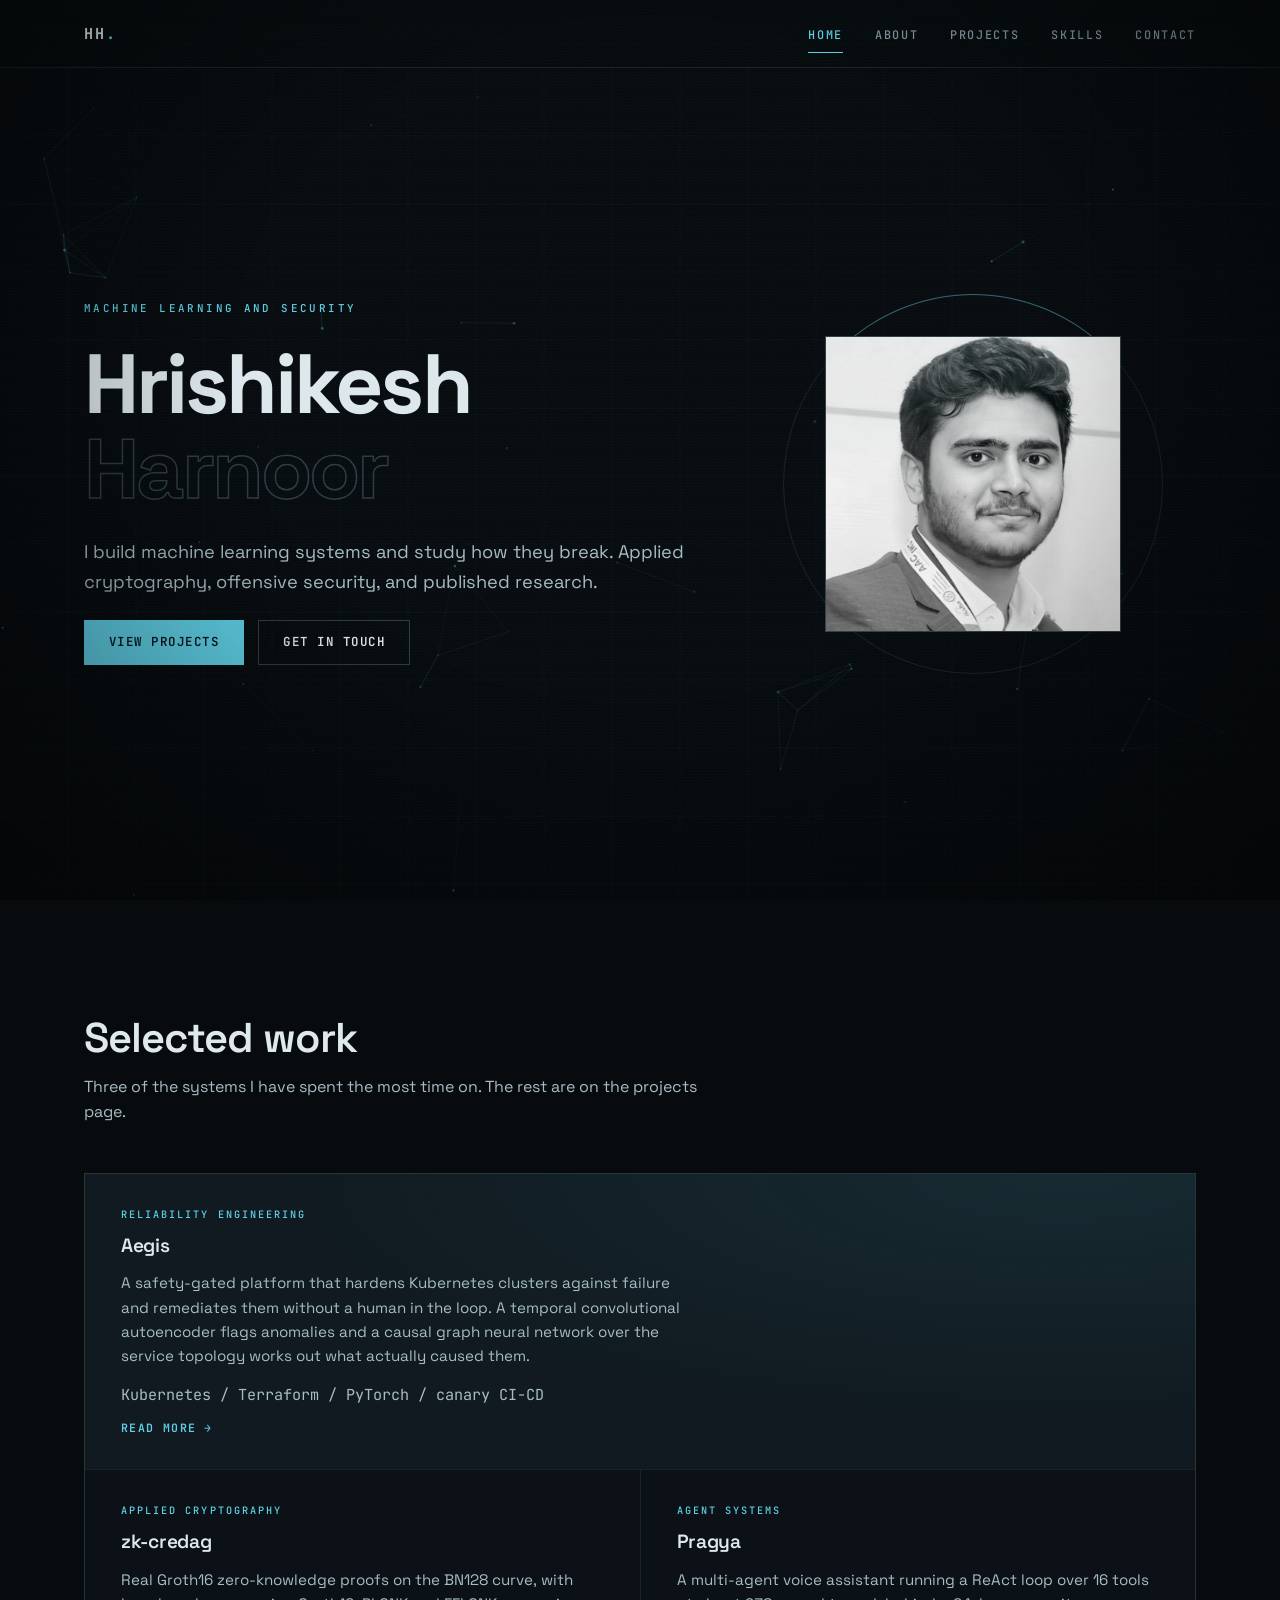
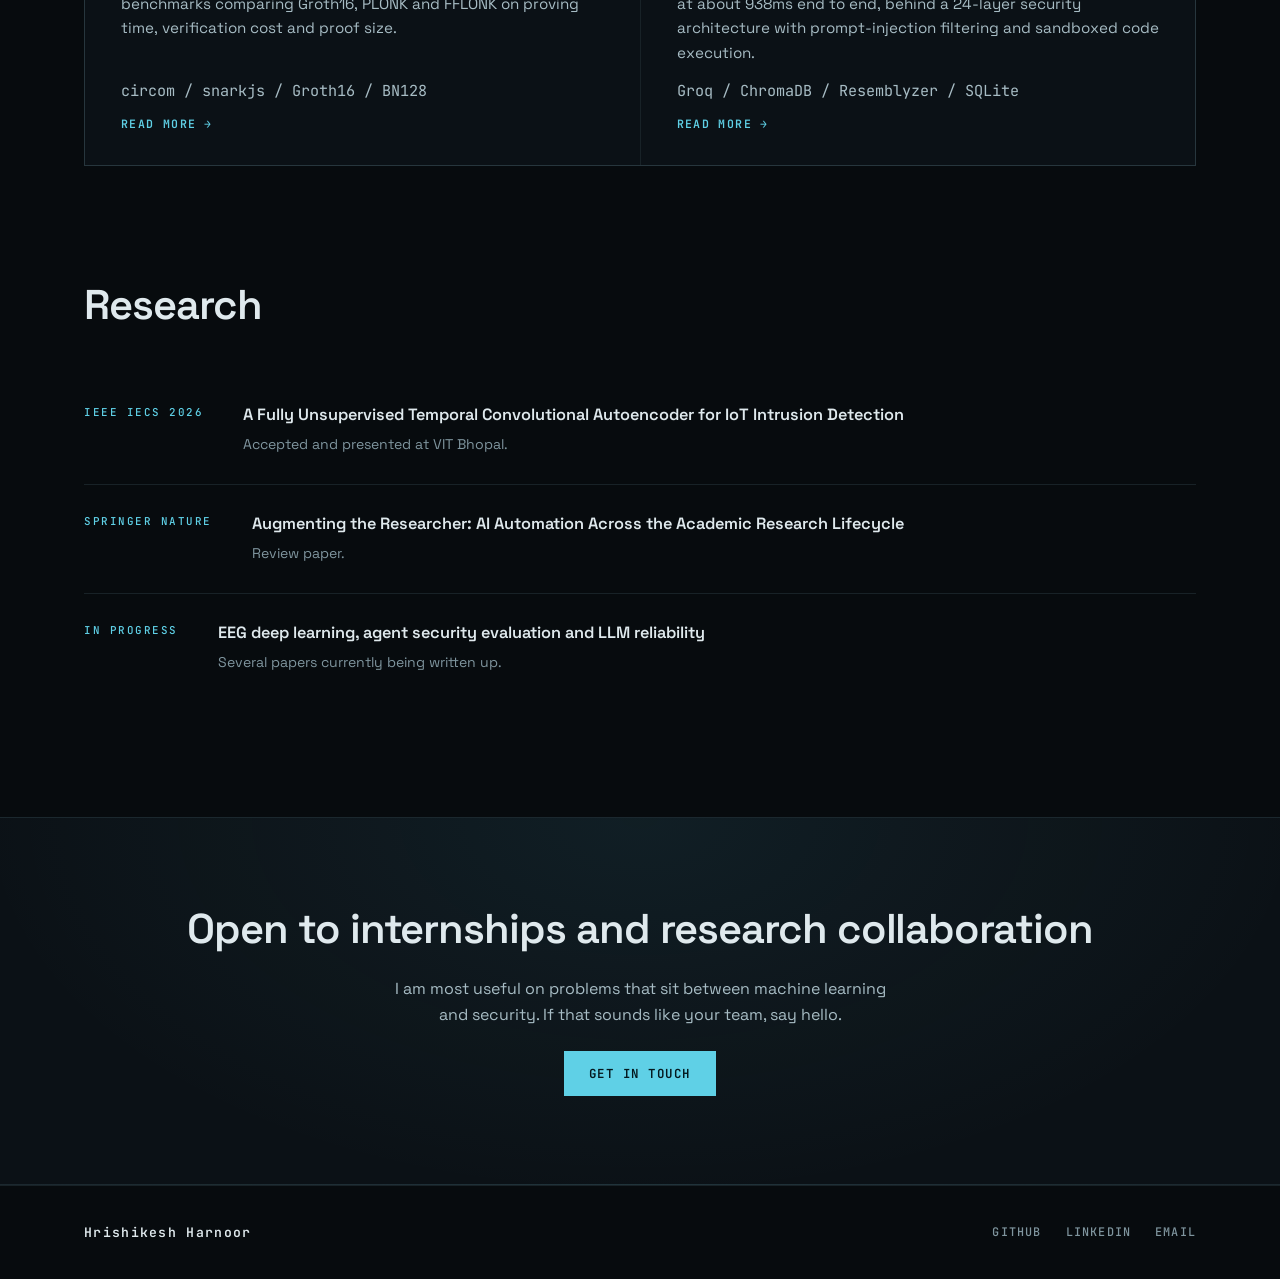
==== commit 12c21332: "Remove MemNetForensX ahead of publication and patent filing Drops the project from the home page, pr" ====
--- a/index.html
+++ b/index.html
@@ -144,14 +144,14 @@
       </a>
 
       <a class="work-card reveal" style="--i:1" href="pages/projects.html">
-        <span class="work-card__kind">Security research</span>
-        <h3 class="h-card">MemNetForensX</h3>
+        <span class="work-card__kind">Applied cryptography</span>
+        <h3 class="h-card">zk-credag</h3>
         <p>
-          Trimodal malware detection that reads memory forensics, network traffic
-          and binary images together through three-way cross-modal attention, with
-          SHAP explanations for every verdict.
-        </p>
-        <p class="work-card__stack">PyTorch / SHAP / CIC-MalMem / CICIDS2017</p>
+          Real Groth16 zero-knowledge proofs on the BN128 curve, with benchmarks
+          comparing Groth16, PLONK and FFLONK on proving time, verification cost
+          and proof size.
+        </p>
+        <p class="work-card__stack">circom / snarkjs / Groth16 / BN128</p>
         <span class="work-card__more">Read more <span aria-hidden="true">&rarr;</span></span>
       </a>
 
